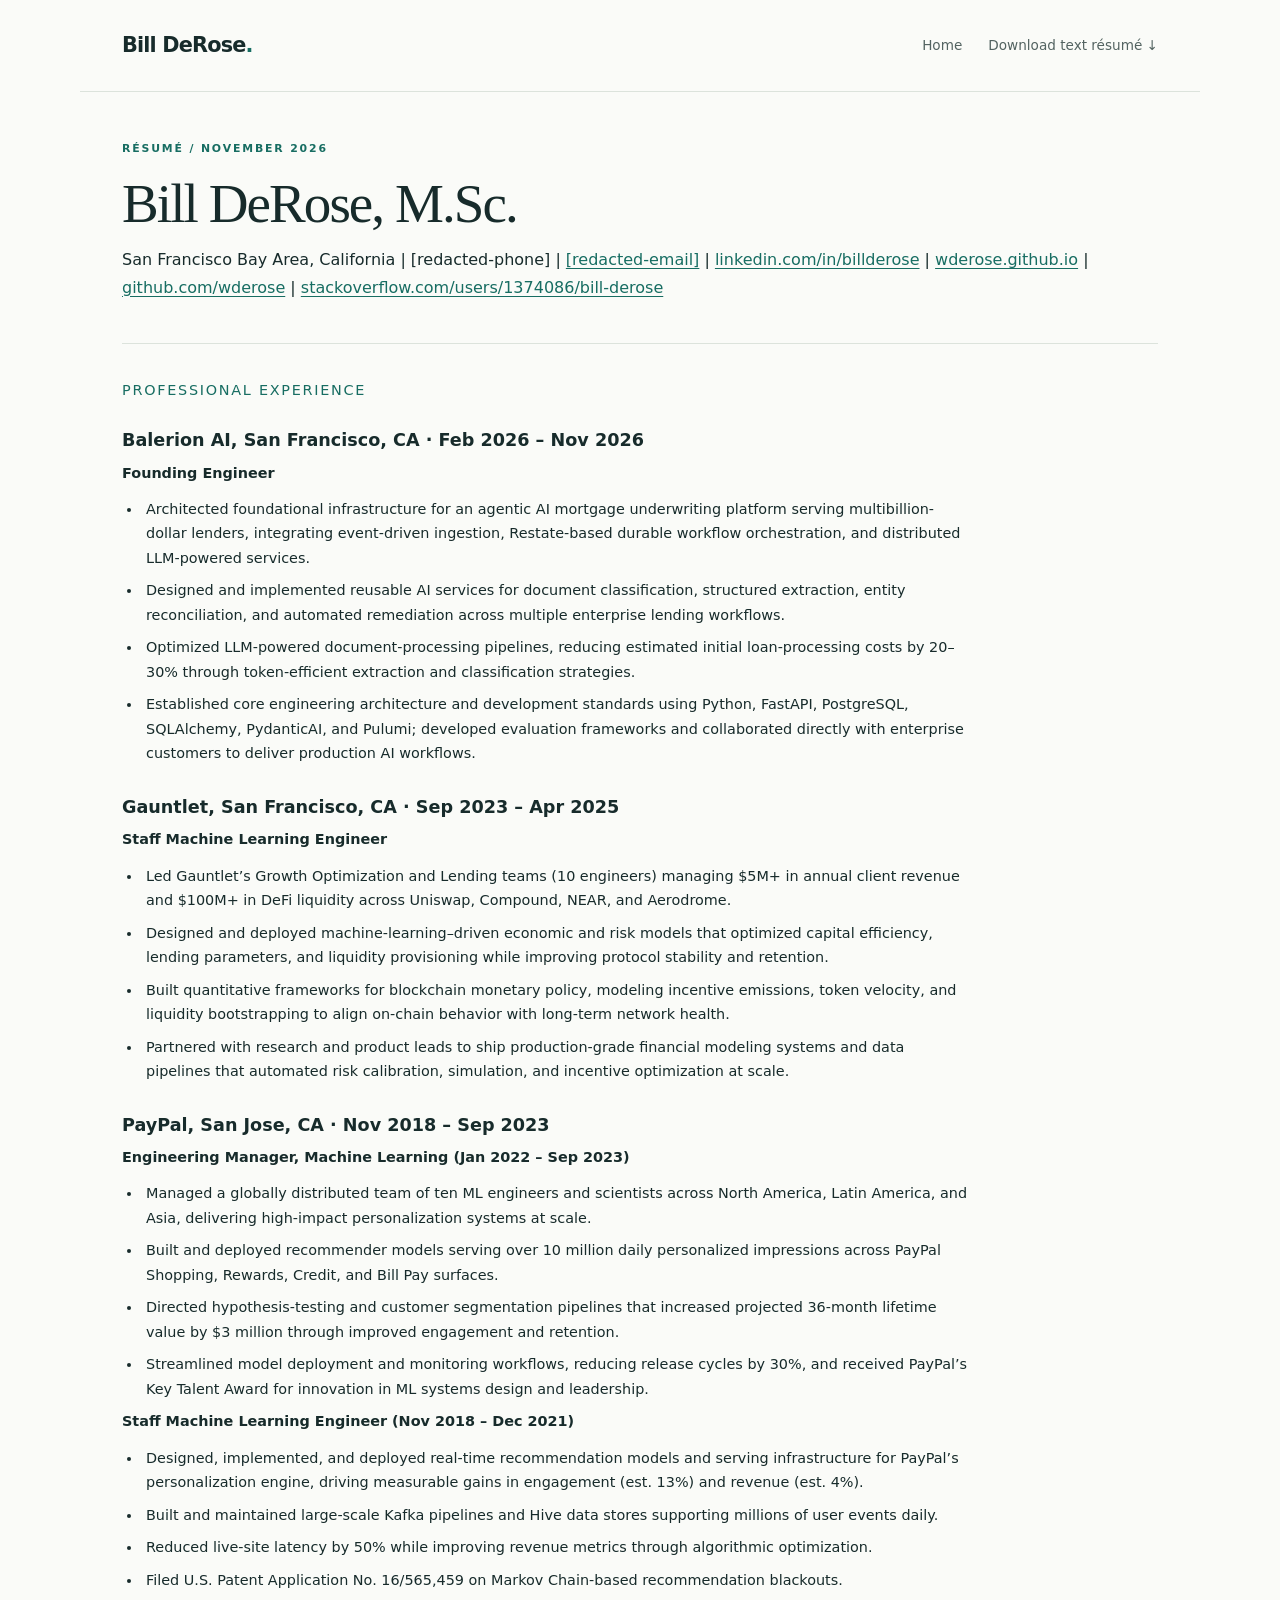
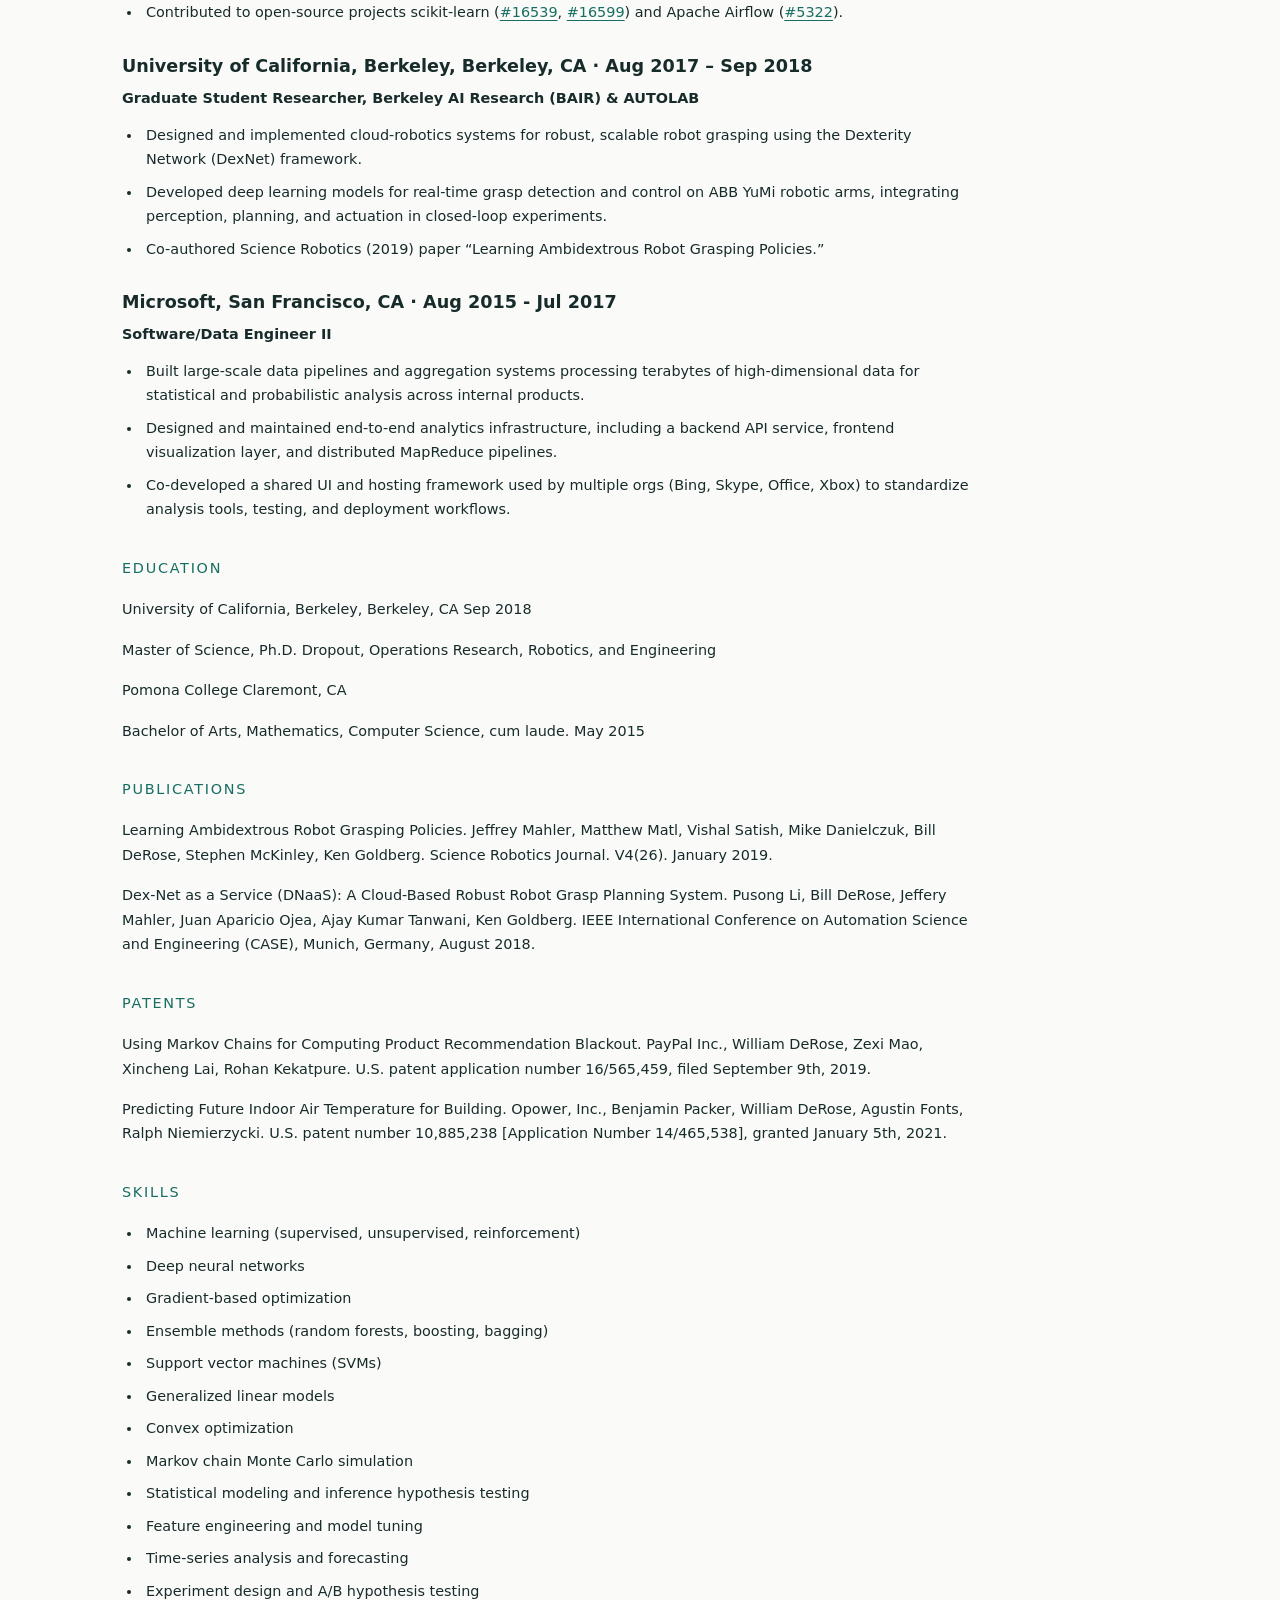
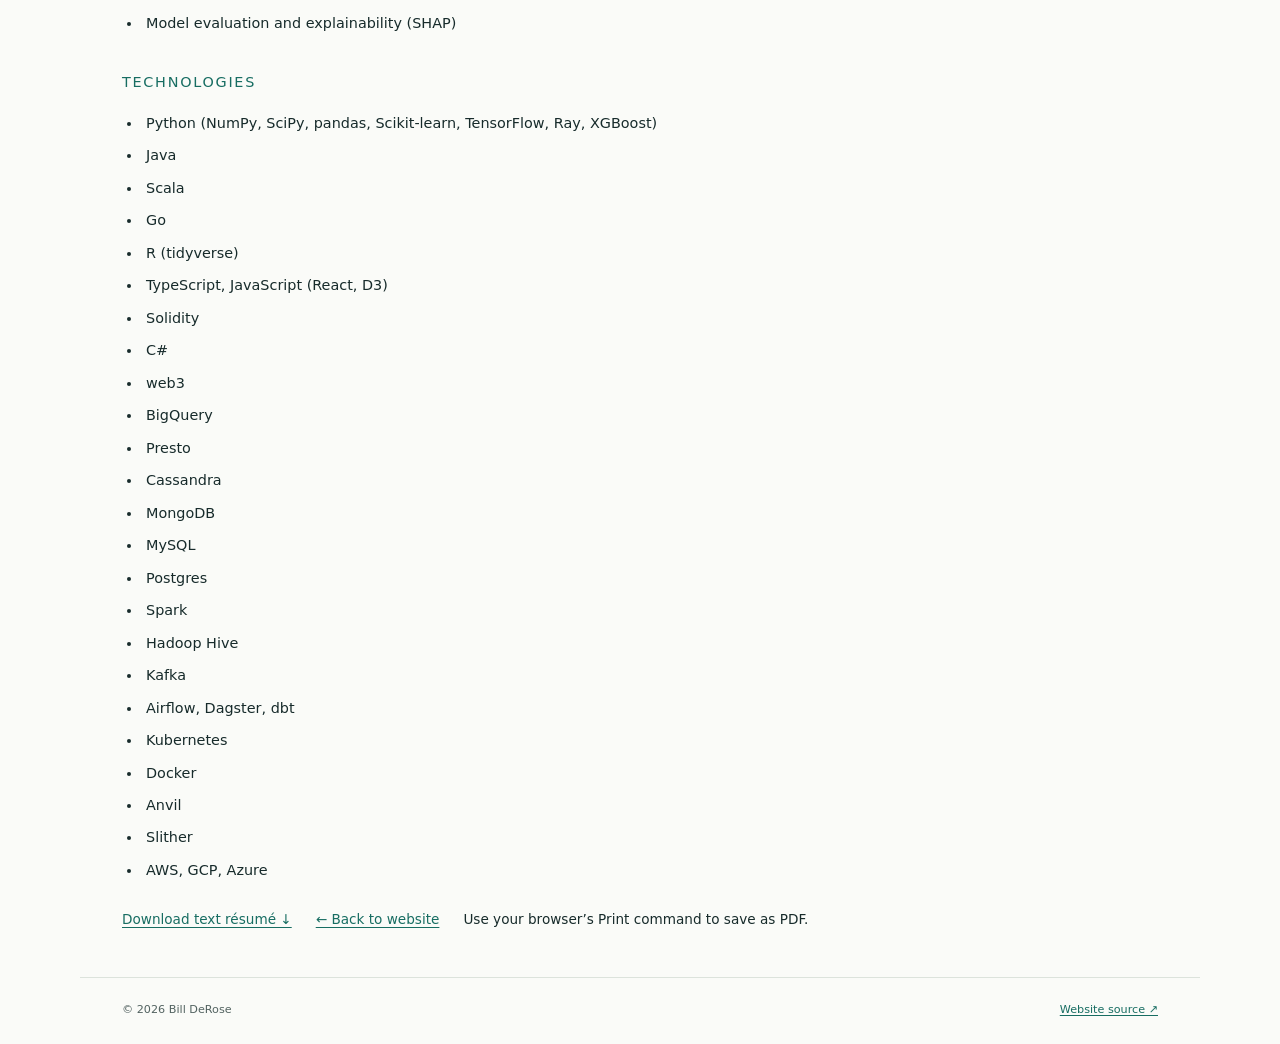
==== resume.html @ 4b6db270 "Refresh personal website from November 2026 resume and migrate to wderose" ====
<!doctype html>
<html lang="en"><head><meta charset="utf-8"><meta name="viewport" content="width=device-width, initial-scale=1"><title>Résumé | Bill DeRose</title><meta name="description" content="Bill DeRose’s professional experience, education, publications, patents, and technical skills. Updated November 2026."><link rel="canonical" href="https://wderose.github.io/resume.html"><link rel="icon" href="assets/favicon.svg" type="image/svg+xml"><link rel="stylesheet" href="styles.css"></head><body><a class="skip" href="#main">Skip to content</a><header class="site-header"><a class="wordmark" href="./">Bill DeRose<span class="dot">.</span></a><nav aria-label="Main navigation"><a href="./">Home</a><a href="resume.md" download>Download text résumé ↓</a></nav></header><main id="main"><div class="resume-header"><p class="eyebrow">RÉSUMÉ / NOVEMBER 2026</p><h1>Bill DeRose, M.Sc.</h1><p>San Francisco Bay Area, California | [redacted-phone] | <a href="mailto:[redacted-email]">[redacted-email]</a> | <a href="https://linkedin.com/in/billderose">linkedin.com/in/billderose</a> | <a href="https://wderose.github.io/">wderose.github.io</a> | <a href="https://github.com/wderose">github.com/wderose</a> | <a href="https://stackoverflow.com/users/1374086/bill-derose">stackoverflow.com/users/1374086/bill-derose</a></p></div><div class="resume-body"><h2>Professional Experience</h2><h3>Balerion AI, San Francisco, CA · Feb 2026 – Nov 2026</h3><p class="resume-role">Founding Engineer</p><ul><li>Architected foundational infrastructure for an agentic AI mortgage underwriting platform serving multibillion-dollar lenders, integrating event-driven ingestion, Restate-based durable workflow orchestration, and distributed LLM-powered services.</li><li>Designed and implemented reusable AI services for document classification, structured extraction, entity reconciliation, and automated remediation across multiple enterprise lending workflows.</li><li>Optimized LLM-powered document-processing pipelines, reducing estimated initial loan-processing costs by 20–30% through token-efficient extraction and classification strategies.</li><li>Established core engineering architecture and development standards using Python, FastAPI, PostgreSQL, SQLAlchemy, PydanticAI, and Pulumi; developed evaluation frameworks and collaborated directly with enterprise customers to deliver production AI workflows.</li></ul><h3>Gauntlet, San Francisco, CA · Sep 2023 – Apr 2025</h3><p class="resume-role">Staff Machine Learning Engineer</p><ul><li>Led Gauntlet’s Growth Optimization and Lending teams (10 engineers) managing $5M+ in annual client revenue and $100M+ in DeFi liquidity across Uniswap, Compound, NEAR, and Aerodrome.</li><li>Designed and deployed machine-learning–driven economic and risk models that optimized capital efficiency, lending parameters, and liquidity provisioning while improving protocol stability and retention.</li><li>Built quantitative frameworks for blockchain monetary policy, modeling incentive emissions, token velocity, and liquidity bootstrapping to align on-chain behavior with long-term network health.</li><li>Partnered with research and product leads to ship production-grade financial modeling systems and data pipelines that automated risk calibration, simulation, and incentive optimization at scale.</li></ul><h3>PayPal, San Jose, CA · Nov 2018 – Sep 2023</h3><p class="resume-role">Engineering Manager, Machine Learning (Jan 2022 – Sep 2023)</p><ul><li>Managed a globally distributed team of ten ML engineers and scientists across North America, Latin America, and Asia, delivering high-impact personalization systems at scale.</li><li>Built and deployed recommender models serving over 10 million daily personalized impressions across PayPal Shopping, Rewards, Credit, and Bill Pay surfaces.</li><li>Directed hypothesis-testing and customer segmentation pipelines that increased projected 36-month lifetime value by $3 million through improved engagement and retention.</li><li>Streamlined model deployment and monitoring workflows, reducing release cycles by 30%, and received PayPal’s Key Talent Award for innovation in ML systems design and leadership.</li></ul><p class="resume-role">Staff Machine Learning Engineer (Nov 2018 – Dec 2021)</p><ul><li>Designed, implemented, and deployed real-time recommendation models and serving infrastructure for PayPal’s personalization engine, driving measurable gains in engagement (est. 13%) and revenue (est. 4%).</li><li>Built and maintained large-scale Kafka pipelines and Hive data stores supporting millions of user events daily.</li><li>Reduced live-site latency by 50% while improving revenue metrics through algorithmic optimization.</li><li>Filed U.S. Patent Application No. 16/565,459 on Markov Chain-based recommendation blackouts.</li><li>Contributed to open-source projects scikit-learn (<a href="https://github.com/scikit-learn/scikit-learn/pull/16539">#16539</a>, <a href="https://github.com/scikit-learn/scikit-learn/pull/16599">#16599</a>) and Apache Airflow (<a href="https://github.com/apache/airflow/pull/5322">#5322</a>).</li></ul><h3>University of California, Berkeley, Berkeley, CA · Aug 2017 – Sep 2018</h3><p class="resume-role">Graduate Student Researcher, Berkeley AI Research (BAIR) &amp; AUTOLAB</p><ul><li>Designed and implemented cloud-robotics systems for robust, scalable robot grasping using the Dexterity Network (DexNet) framework.</li><li>Developed deep learning models for real-time grasp detection and control on ABB YuMi robotic arms, integrating perception, planning, and actuation in closed-loop experiments.</li><li>Co-authored Science Robotics (2019) paper “Learning Ambidextrous Robot Grasping Policies.”</li></ul><h3>Microsoft, San Francisco, CA · Aug 2015 - Jul 2017</h3><p class="resume-role">Software/Data Engineer II</p><ul><li>Built large-scale data pipelines and aggregation systems processing terabytes of high-dimensional data for statistical and probabilistic analysis across internal products.</li><li>Designed and maintained end-to-end analytics infrastructure, including a backend API service, frontend visualization layer, and distributed MapReduce pipelines.</li><li>Co-developed a shared UI and hosting framework used by multiple orgs (Bing, Skype, Office, Xbox) to standardize analysis tools, testing, and deployment workflows.</li></ul><h2>Education</h2><p>University of California, Berkeley, Berkeley, CA	Sep 2018</p><p>Master of Science, Ph.D. Dropout, Operations Research, Robotics, and Engineering</p><p>Pomona College Claremont, CA</p><p>Bachelor of Arts, Mathematics, Computer Science, cum laude.	May 2015</p><h2>Publications</h2><p>Learning Ambidextrous Robot Grasping Policies. Jeffrey Mahler, Matthew Matl, Vishal Satish, Mike Danielczuk, Bill DeRose, Stephen McKinley, Ken Goldberg. Science Robotics Journal. V4(26). January 2019.</p><p>Dex-Net as a Service (DNaaS): A Cloud-Based Robust Robot Grasp Planning System. Pusong Li, Bill DeRose, Jeffery Mahler, Juan Aparicio Ojea, Ajay Kumar Tanwani, Ken Goldberg. IEEE International Conference on Automation Science and Engineering (CASE), Munich, Germany, August 2018.</p><h2>Patents</h2><p>Using Markov Chains for Computing Product Recommendation Blackout. PayPal Inc., William DeRose, Zexi Mao, Xincheng Lai, Rohan Kekatpure. U.S. patent application number 16/565,459, filed September 9th, 2019.</p><p>Predicting Future Indoor Air Temperature for Building. Opower, Inc., Benjamin Packer, William DeRose, Agustin Fonts, Ralph Niemierzycki. U.S. patent number 10,885,238 [Application Number 14/465,538], granted January 5th, 2021.</p><h2>Skills</h2><ul><li>Machine learning (supervised, unsupervised, reinforcement)</li><li>Deep neural networks</li><li>Gradient-based optimization</li><li>Ensemble methods (random forests, boosting, bagging)</li><li>Support vector machines (SVMs)</li><li>Generalized linear models</li><li>Convex optimization</li><li>Markov chain Monte Carlo simulation</li><li>Statistical modeling and inference hypothesis testing</li><li>Feature engineering and model tuning</li><li>Time-series analysis and forecasting</li><li>Experiment design and A/B hypothesis testing</li><li>Model evaluation and explainability (SHAP)</li></ul><h2>Technologies</h2><ul><li>Python (NumPy, SciPy, pandas, Scikit-learn, TensorFlow, Ray, XGBoost)</li><li>Java</li><li>Scala</li><li>Go</li><li>R (tidyverse)</li><li>TypeScript, JavaScript (React, D3)</li><li>Solidity</li><li>C#</li><li>web3</li><li>BigQuery</li><li>Presto</li><li>Cassandra</li><li>MongoDB</li><li>MySQL</li><li>Postgres</li><li>Spark</li><li>Hadoop Hive</li><li>Kafka</li><li>Airflow, Dagster, dbt</li><li>Kubernetes</li><li>Docker</li><li>Anvil</li><li>Slither</li><li>AWS, GCP, Azure</li></ul></div><div class="resume-actions"><a href="resume.md" download>Download text résumé ↓</a><a href="./">← Back to website</a><span>Use your browser’s Print command to save as PDF.</span></div></main><footer><span>© 2026 Bill DeRose</span><a href="https://github.com/wderose/wderose.github.io">Website source ↗</a></footer></body></html>
---- styles.css ----
:root{--ink:#172b2b;--muted:#536361;--accent:#176d62;--paper:#fafbf8;--line:#dce3dc;--serif:Georgia,'Times New Roman',serif;--sans:system-ui,-apple-system,BlinkMacSystemFont,'Segoe UI',sans-serif}*{box-sizing:border-box}html{scroll-behavior:smooth;scroll-padding-top:2rem}body{margin:0;background:var(--paper);color:var(--ink);font-family:var(--sans);font-size:16px;line-height:1.7}a{color:var(--accent);text-underline-offset:.2em}a:hover{text-decoration-thickness:2px}a:focus-visible{outline:3px solid var(--accent);outline-offset:5px}p{margin:0 0 1rem}h1,h2,h3,h4{line-height:1.2;margin:0}h1,h2{font-family:var(--serif);font-weight:400;letter-spacing:-.035em}h1{font-size:clamp(2.7rem,4.3vw,4rem);line-height:1.12;margin:1.3rem 0 1.6rem}h1 em{color:var(--accent);font-weight:400}h2{font-size:clamp(2rem,3vw,2.7rem)}h3{font-size:1.2rem}h4{font-size:1.05rem;line-height:1.5;font-weight:600}img{display:block;max-width:100%;height:auto}.site-header,main,footer{max-width:1120px;margin:auto;padding-left:42px;padding-right:42px}.site-header{display:flex;align-items:center;justify-content:space-between;padding-top:28px;padding-bottom:28px;border-bottom:1px solid var(--line)}.wordmark{font-size:1.3rem;font-weight:650;color:var(--ink);letter-spacing:-.04em;text-decoration:none}.dot{color:var(--accent)}nav{display:flex;gap:26px;font-size:.85rem}nav a{color:var(--muted);text-decoration:none}nav a:hover{color:var(--accent);text-decoration:underline}.hero{display:grid;grid-template-columns:1.45fr 1fr;align-items:center;gap:64px;padding:76px 0 86px}.eyebrow{font-size:.68rem;letter-spacing:.17em;font-weight:650;color:var(--accent);margin-bottom:14px}.intro{font-size:1.05rem;max-width:37rem;line-height:1.7}.secondary{color:var(--muted)}.hero-links{display:flex;align-items:center;gap:28px;margin-top:28px}.button{background:var(--accent);border:1px solid var(--accent);color:white;padding:11px 20px;border-radius:3px;font-size:.85rem;font-weight:550;text-decoration:none}.button:hover{background:var(--ink);text-decoration:none}.button span{margin-left:14px}.text-link{font-size:.85rem}.portrait{margin:16px 0 0}.portrait img{aspect-ratio:1;object-fit:cover;border-radius:4px}.portrait figcaption{font-size:.67rem;color:var(--muted);display:flex;justify-content:space-between;gap:12px;margin-top:12px}.section{padding:64px 0;border-top:1px solid var(--line)}.section-heading{margin-bottom:38px}.section-heading>p:last-child:not(.eyebrow){color:var(--muted);margin:16px 0 0;max-width:38rem}.role{display:grid;grid-template-columns:245px 1fr;gap:40px;padding:30px 0;border-top:1px solid var(--line)}.role:first-child{padding-top:0;border-top:0}.role:last-child{padding-bottom:0}.role-meta h3{margin-bottom:8px}.role-meta p{font-size:.86rem;line-height:1.6;margin-bottom:6px}.date{color:var(--muted);font-size:.78rem!important}.role-meta .earlier{margin-top:20px}.role-body{font-size:.93rem}.role-body p:last-child{margin-bottom:0}ul{padding-left:20px;margin:12px 0 0}li{padding-left:4px;margin:8px 0;color:var(--muted)}.research-grid,.background-grid{display:grid;grid-template-columns:1fr 1fr;gap:64px}.small-heading{font-family:var(--sans);font-size:.68rem;letter-spacing:.12em;text-transform:uppercase;margin-bottom:24px;color:var(--muted)}.publication{margin:0 0 28px}.publication h4{margin-bottom:9px}.publication p{font-size:.83rem;color:var(--muted);margin-bottom:8px}.open-source-heading{margin-top:38px}.contributions{display:flex;flex-direction:column;align-items:flex-start;font-size:.85rem;gap:7px}.degree{margin-bottom:28px}.degree h4{margin-bottom:8px}.degree p,.background-grid>div>p{font-size:.88rem;margin-bottom:6px}.stack-heading{margin-top:30px}.contact{border-top:1px solid var(--line);padding:64px 0 70px}.contact h2{margin-bottom:18px;font-size:3rem}.email{font-family:var(--serif);font-size:clamp(1.15rem,3vw,1.9rem);text-decoration:none;overflow-wrap:anywhere}.email span{font-family:var(--sans);font-size:1.3rem}.contact-links{display:flex;flex-wrap:wrap;gap:28px;margin-top:28px;font-size:.85rem}footer{border-top:1px solid var(--line);padding-top:22px;padding-bottom:25px;display:flex;flex-wrap:wrap;gap:25px;font-size:.7rem;color:var(--muted)}footer a{margin-left:auto}.skip{position:absolute;top:-100px;left:10px;background:white;padding:10px;z-index:5}.skip:focus{top:10px}.resume-header{padding:48px 0 26px;border-bottom:1px solid var(--line)}.resume-header h1{margin:0 0 12px}.resume-header .intro{max-width:none}.resume-body{max-width:850px}.resume-body h2{font-family:var(--sans);font-size:.9rem;letter-spacing:.12em;margin:38px 0 20px;text-transform:uppercase;color:var(--accent)}.resume-body h3{font-size:1.1rem;line-height:1.5;margin-top:28px}.resume-body li{font-size:.9rem;color:var(--ink)}.resume-body p{font-size:.9rem}.resume-body .resume-role{font-weight:600;margin:7px 0 10px}.resume-actions{display:flex;gap:24px;margin:26px 0 45px;font-size:.85rem}@media(max-width:800px){.hero{gap:32px;padding:55px 0 60px;grid-template-columns:1.3fr 1fr}h1{font-size:2.6rem}.role{grid-template-columns:200px 1fr;gap:24px}.research-grid,.background-grid{gap:32px}.portrait figcaption{flex-direction:column;gap:0}}@media(max-width:600px){.site-header,main,footer{padding-left:24px;padding-right:24px}.site-header{align-items:flex-start;gap:18px;flex-direction:column;padding-top:20px;padding-bottom:20px}nav{gap:21px;font-size:.78rem}.hero{display:flex;flex-direction:column;align-items:stretch;gap:32px;padding:40px 0 45px}h1{font-size:clamp(2.3rem,9vw,3rem)}.portrait{width:75%;max-width:280px;margin:0}.portrait figcaption{flex-direction:row;font-size:.6rem}.intro{font-size:1rem}.section,.contact{padding:44px 0}.section-heading{margin-bottom:30px}.role{display:block;padding:26px 0}.role-meta{margin-bottom:18px}.role-meta .earlier{margin-top:12px}.research-grid,.background-grid{grid-template-columns:1fr;gap:20px}.contact-links{gap:18px}.contact h2{font-size:2.5rem}footer{gap:10px 20px}footer a{margin-left:0;width:100%}}@media(prefers-reduced-motion:reduce){html{scroll-behavior:auto}}@media print{body{background:white;color:black;font-size:10pt}.site-header,.resume-actions,footer,.skip{display:none}main{max-width:none;padding:0}.resume-header{padding-top:0}.resume-header h1{font-size:26pt}.resume-body{max-width:none}.resume-body h2{break-after:avoid;margin-top:22px}.resume-body h3{break-after:avoid;margin-top:16px}.resume-body li{font-size:9pt;line-height:1.4;margin:4px 0}.resume-body p{font-size:9pt}a{color:inherit;text-decoration:none}@page{margin:16mm}}
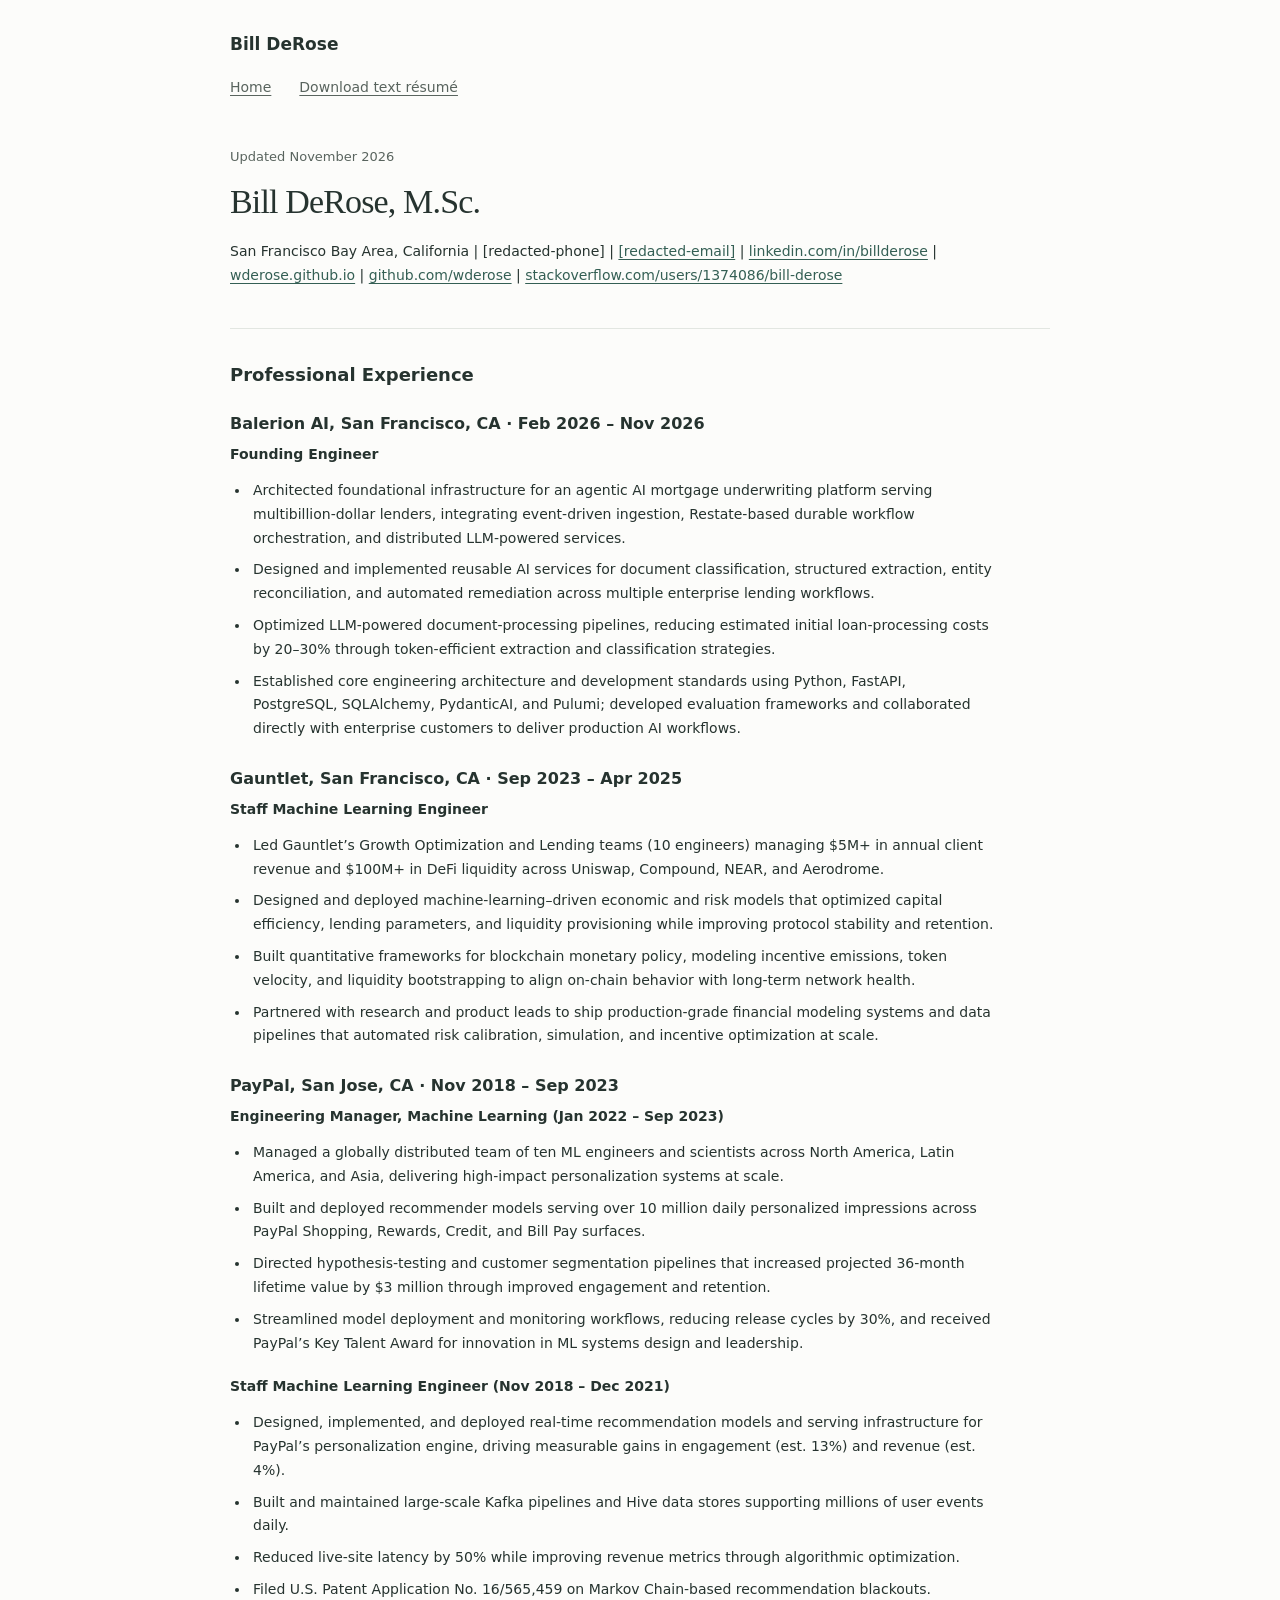
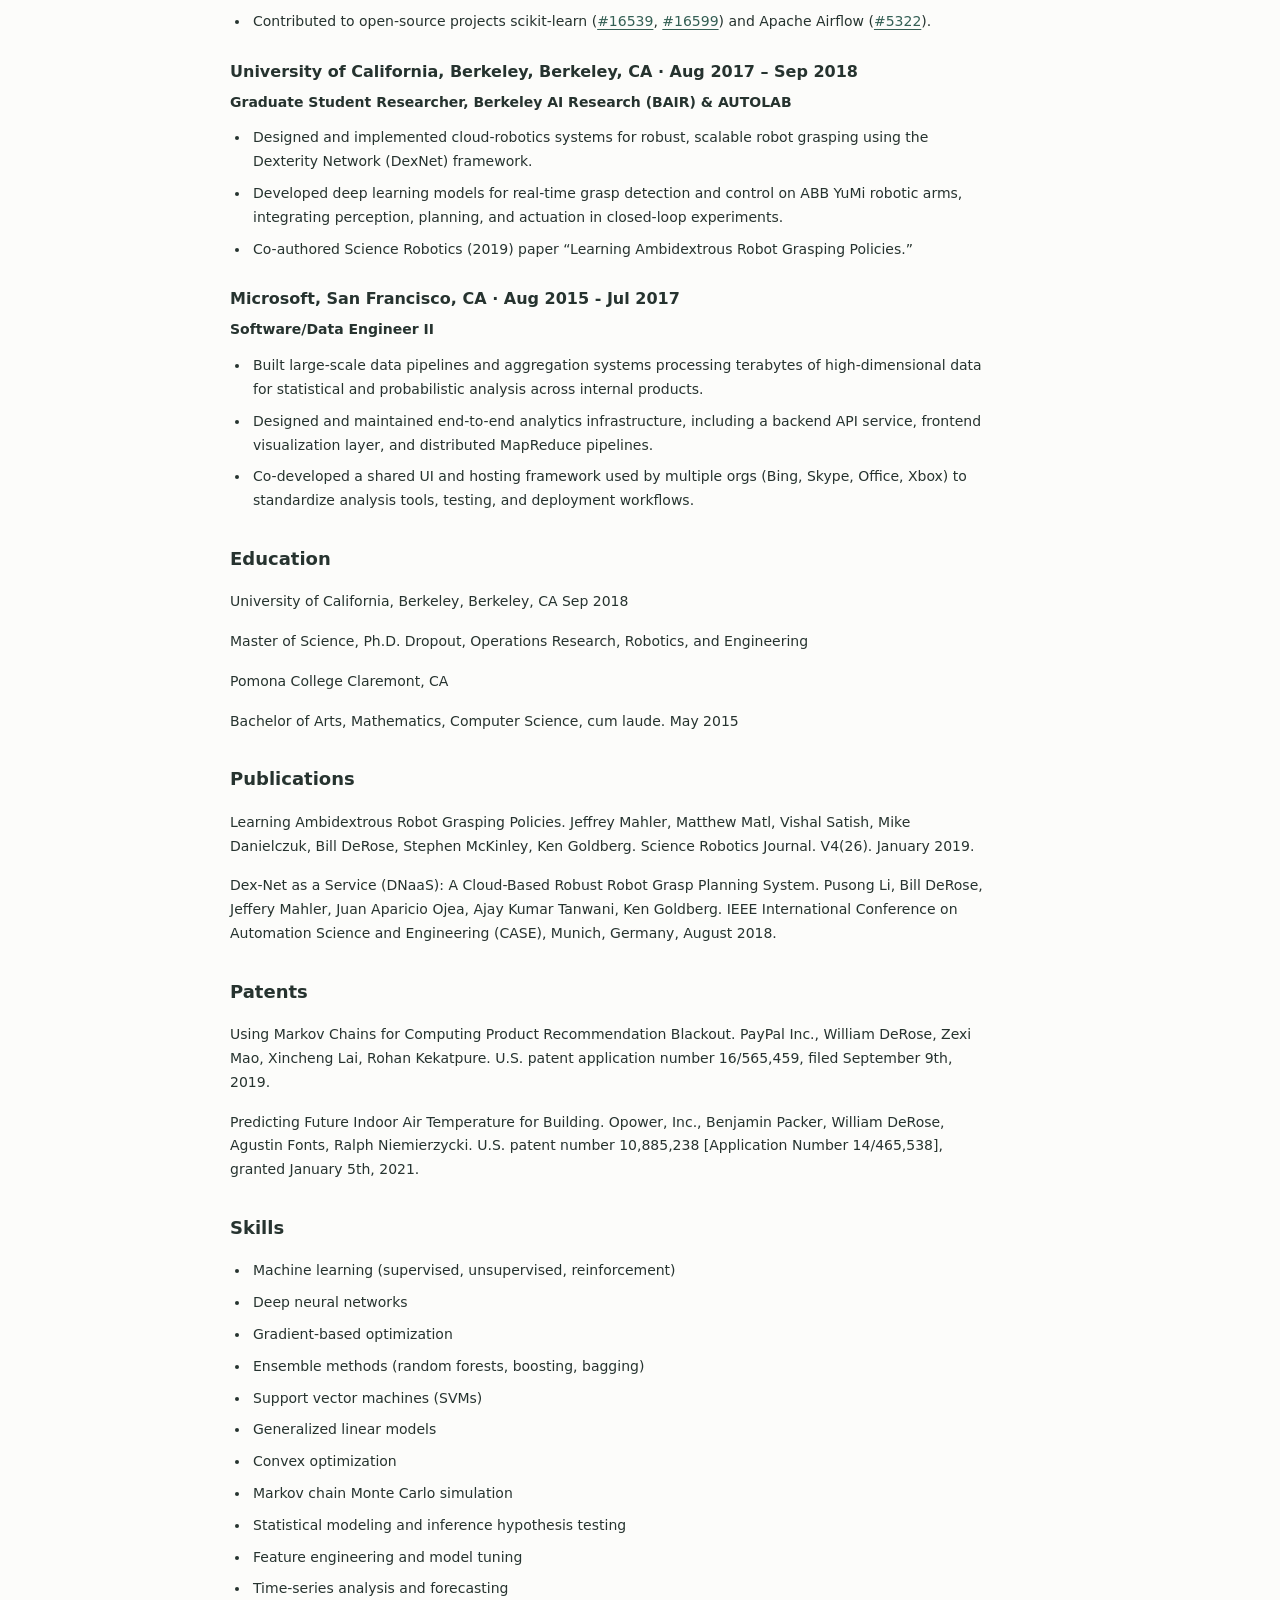
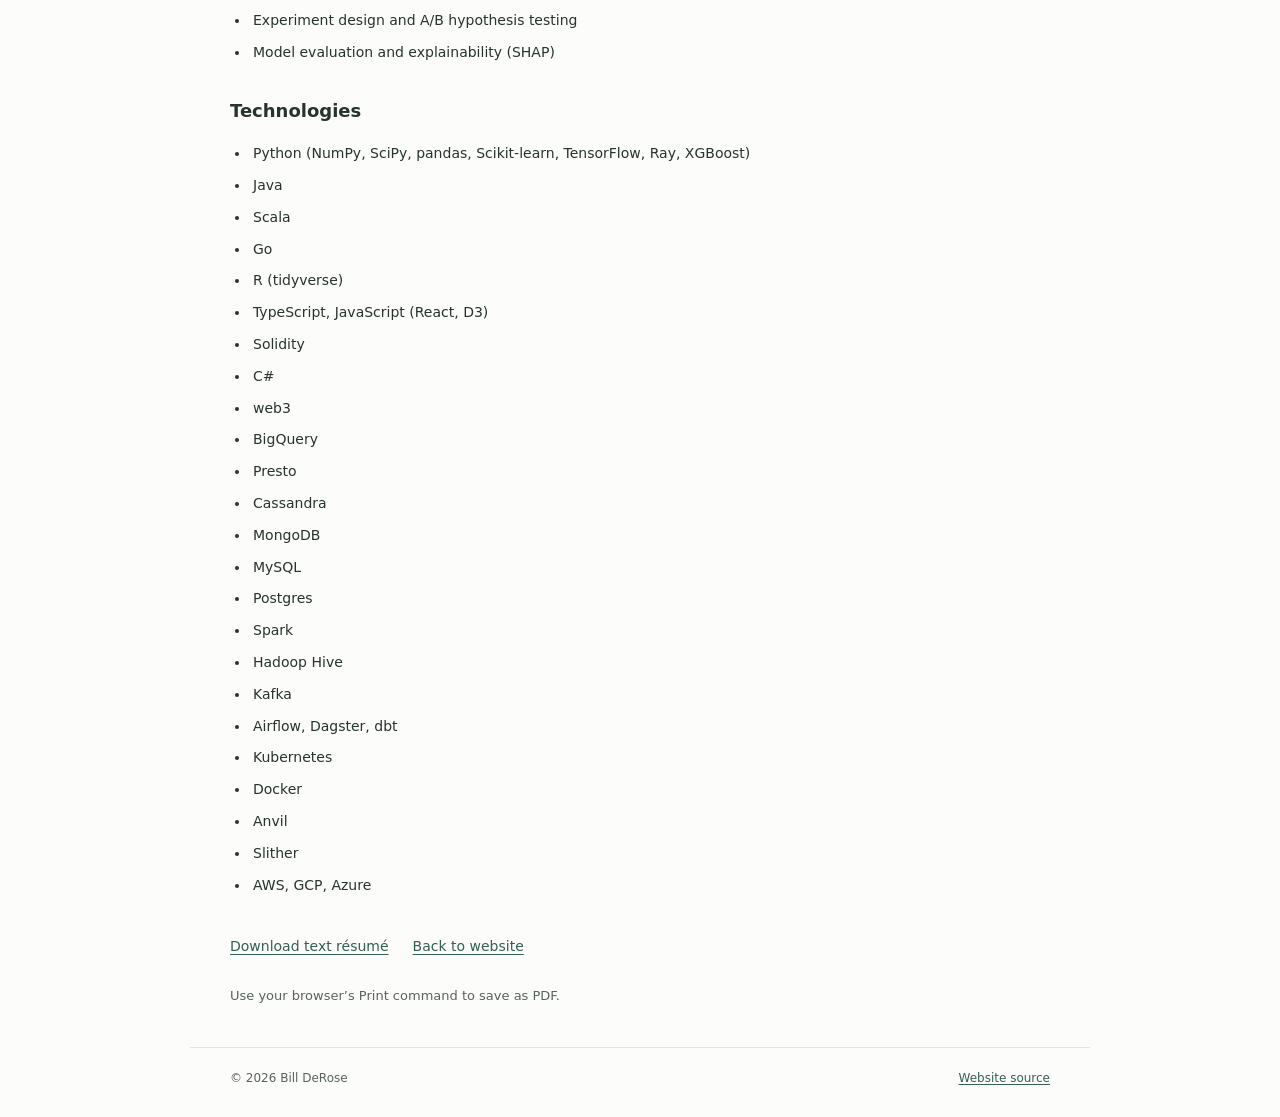
==== commit 826a2987: "Simplify website copy and reduce visual emphasis" ====
--- a/resume.html
+++ b/resume.html
@@ -1,2 +1,2 @@
 <!doctype html>
-<html lang="en"><head><meta charset="utf-8"><meta name="viewport" content="width=device-width, initial-scale=1"><title>Résumé | Bill DeRose</title><meta name="description" content="Bill DeRose’s professional experience, education, publications, patents, and technical skills. Updated November 2026."><link rel="canonical" href="https://wderose.github.io/resume.html"><link rel="icon" href="assets/favicon.svg" type="image/svg+xml"><link rel="stylesheet" href="styles.css"></head><body><a class="skip" href="#main">Skip to content</a><header class="site-header"><a class="wordmark" href="./">Bill DeRose<span class="dot">.</span></a><nav aria-label="Main navigation"><a href="./">Home</a><a href="resume.md" download>Download text résumé ↓</a></nav></header><main id="main"><div class="resume-header"><p class="eyebrow">RÉSUMÉ / NOVEMBER 2026</p><h1>Bill DeRose, M.Sc.</h1><p>San Francisco Bay Area, California | [redacted-phone] | <a href="mailto:[redacted-email]">[redacted-email]</a> | <a href="https://linkedin.com/in/billderose">linkedin.com/in/billderose</a> | <a href="https://wderose.github.io/">wderose.github.io</a> | <a href="https://github.com/wderose">github.com/wderose</a> | <a href="https://stackoverflow.com/users/1374086/bill-derose">stackoverflow.com/users/1374086/bill-derose</a></p></div><div class="resume-body"><h2>Professional Experience</h2><h3>Balerion AI, San Francisco, CA · Feb 2026 – Nov 2026</h3><p class="resume-role">Founding Engineer</p><ul><li>Architected foundational infrastructure for an agentic AI mortgage underwriting platform serving multibillion-dollar lenders, integrating event-driven ingestion, Restate-based durable workflow orchestration, and distributed LLM-powered services.</li><li>Designed and implemented reusable AI services for document classification, structured extraction, entity reconciliation, and automated remediation across multiple enterprise lending workflows.</li><li>Optimized LLM-powered document-processing pipelines, reducing estimated initial loan-processing costs by 20–30% through token-efficient extraction and classification strategies.</li><li>Established core engineering architecture and development standards using Python, FastAPI, PostgreSQL, SQLAlchemy, PydanticAI, and Pulumi; developed evaluation frameworks and collaborated directly with enterprise customers to deliver production AI workflows.</li></ul><h3>Gauntlet, San Francisco, CA · Sep 2023 – Apr 2025</h3><p class="resume-role">Staff Machine Learning Engineer</p><ul><li>Led Gauntlet’s Growth Optimization and Lending teams (10 engineers) managing $5M+ in annual client revenue and $100M+ in DeFi liquidity across Uniswap, Compound, NEAR, and Aerodrome.</li><li>Designed and deployed machine-learning–driven economic and risk models that optimized capital efficiency, lending parameters, and liquidity provisioning while improving protocol stability and retention.</li><li>Built quantitative frameworks for blockchain monetary policy, modeling incentive emissions, token velocity, and liquidity bootstrapping to align on-chain behavior with long-term network health.</li><li>Partnered with research and product leads to ship production-grade financial modeling systems and data pipelines that automated risk calibration, simulation, and incentive optimization at scale.</li></ul><h3>PayPal, San Jose, CA · Nov 2018 – Sep 2023</h3><p class="resume-role">Engineering Manager, Machine Learning (Jan 2022 – Sep 2023)</p><ul><li>Managed a globally distributed team of ten ML engineers and scientists across North America, Latin America, and Asia, delivering high-impact personalization systems at scale.</li><li>Built and deployed recommender models serving over 10 million daily personalized impressions across PayPal Shopping, Rewards, Credit, and Bill Pay surfaces.</li><li>Directed hypothesis-testing and customer segmentation pipelines that increased projected 36-month lifetime value by $3 million through improved engagement and retention.</li><li>Streamlined model deployment and monitoring workflows, reducing release cycles by 30%, and received PayPal’s Key Talent Award for innovation in ML systems design and leadership.</li></ul><p class="resume-role">Staff Machine Learning Engineer (Nov 2018 – Dec 2021)</p><ul><li>Designed, implemented, and deployed real-time recommendation models and serving infrastructure for PayPal’s personalization engine, driving measurable gains in engagement (est. 13%) and revenue (est. 4%).</li><li>Built and maintained large-scale Kafka pipelines and Hive data stores supporting millions of user events daily.</li><li>Reduced live-site latency by 50% while improving revenue metrics through algorithmic optimization.</li><li>Filed U.S. Patent Application No. 16/565,459 on Markov Chain-based recommendation blackouts.</li><li>Contributed to open-source projects scikit-learn (<a href="https://github.com/scikit-learn/scikit-learn/pull/16539">#16539</a>, <a href="https://github.com/scikit-learn/scikit-learn/pull/16599">#16599</a>) and Apache Airflow (<a href="https://github.com/apache/airflow/pull/5322">#5322</a>).</li></ul><h3>University of California, Berkeley, Berkeley, CA · Aug 2017 – Sep 2018</h3><p class="resume-role">Graduate Student Researcher, Berkeley AI Research (BAIR) &amp; AUTOLAB</p><ul><li>Designed and implemented cloud-robotics systems for robust, scalable robot grasping using the Dexterity Network (DexNet) framework.</li><li>Developed deep learning models for real-time grasp detection and control on ABB YuMi robotic arms, integrating perception, planning, and actuation in closed-loop experiments.</li><li>Co-authored Science Robotics (2019) paper “Learning Ambidextrous Robot Grasping Policies.”</li></ul><h3>Microsoft, San Francisco, CA · Aug 2015 - Jul 2017</h3><p class="resume-role">Software/Data Engineer II</p><ul><li>Built large-scale data pipelines and aggregation systems processing terabytes of high-dimensional data for statistical and probabilistic analysis across internal products.</li><li>Designed and maintained end-to-end analytics infrastructure, including a backend API service, frontend visualization layer, and distributed MapReduce pipelines.</li><li>Co-developed a shared UI and hosting framework used by multiple orgs (Bing, Skype, Office, Xbox) to standardize analysis tools, testing, and deployment workflows.</li></ul><h2>Education</h2><p>University of California, Berkeley, Berkeley, CA	Sep 2018</p><p>Master of Science, Ph.D. Dropout, Operations Research, Robotics, and Engineering</p><p>Pomona College Claremont, CA</p><p>Bachelor of Arts, Mathematics, Computer Science, cum laude.	May 2015</p><h2>Publications</h2><p>Learning Ambidextrous Robot Grasping Policies. Jeffrey Mahler, Matthew Matl, Vishal Satish, Mike Danielczuk, Bill DeRose, Stephen McKinley, Ken Goldberg. Science Robotics Journal. V4(26). January 2019.</p><p>Dex-Net as a Service (DNaaS): A Cloud-Based Robust Robot Grasp Planning System. Pusong Li, Bill DeRose, Jeffery Mahler, Juan Aparicio Ojea, Ajay Kumar Tanwani, Ken Goldberg. IEEE International Conference on Automation Science and Engineering (CASE), Munich, Germany, August 2018.</p><h2>Patents</h2><p>Using Markov Chains for Computing Product Recommendation Blackout. PayPal Inc., William DeRose, Zexi Mao, Xincheng Lai, Rohan Kekatpure. U.S. patent application number 16/565,459, filed September 9th, 2019.</p><p>Predicting Future Indoor Air Temperature for Building. Opower, Inc., Benjamin Packer, William DeRose, Agustin Fonts, Ralph Niemierzycki. U.S. patent number 10,885,238 [Application Number 14/465,538], granted January 5th, 2021.</p><h2>Skills</h2><ul><li>Machine learning (supervised, unsupervised, reinforcement)</li><li>Deep neural networks</li><li>Gradient-based optimization</li><li>Ensemble methods (random forests, boosting, bagging)</li><li>Support vector machines (SVMs)</li><li>Generalized linear models</li><li>Convex optimization</li><li>Markov chain Monte Carlo simulation</li><li>Statistical modeling and inference hypothesis testing</li><li>Feature engineering and model tuning</li><li>Time-series analysis and forecasting</li><li>Experiment design and A/B hypothesis testing</li><li>Model evaluation and explainability (SHAP)</li></ul><h2>Technologies</h2><ul><li>Python (NumPy, SciPy, pandas, Scikit-learn, TensorFlow, Ray, XGBoost)</li><li>Java</li><li>Scala</li><li>Go</li><li>R (tidyverse)</li><li>TypeScript, JavaScript (React, D3)</li><li>Solidity</li><li>C#</li><li>web3</li><li>BigQuery</li><li>Presto</li><li>Cassandra</li><li>MongoDB</li><li>MySQL</li><li>Postgres</li><li>Spark</li><li>Hadoop Hive</li><li>Kafka</li><li>Airflow, Dagster, dbt</li><li>Kubernetes</li><li>Docker</li><li>Anvil</li><li>Slither</li><li>AWS, GCP, Azure</li></ul></div><div class="resume-actions"><a href="resume.md" download>Download text résumé ↓</a><a href="./">← Back to website</a><span>Use your browser’s Print command to save as PDF.</span></div></main><footer><span>© 2026 Bill DeRose</span><a href="https://github.com/wderose/wderose.github.io">Website source ↗</a></footer></body></html>+<html lang="en"><head><meta charset="utf-8"><meta name="viewport" content="width=device-width, initial-scale=1"><title>Résumé | Bill DeRose</title><meta name="description" content="Bill DeRose’s professional experience, education, publications, patents, and technical skills. Updated November 2026."><link rel="canonical" href="https://wderose.github.io/resume.html"><link rel="icon" href="assets/favicon.svg" type="image/svg+xml"><link rel="stylesheet" href="styles.css"></head><body><a class="skip" href="#main">Skip to content</a><header class="site-header"><a class="wordmark" href="./">Bill DeRose</a><nav aria-label="Main navigation"><a href="./">Home</a><a href="resume.md" download>Download text résumé</a></nav></header><main id="main"><div class="resume-header"><p class="resume-date">Updated November 2026</p><h1>Bill DeRose, M.Sc.</h1><p>San Francisco Bay Area, California | [redacted-phone] | <a href="mailto:[redacted-email]">[redacted-email]</a> | <a href="https://linkedin.com/in/billderose">linkedin.com/in/billderose</a> | <a href="https://wderose.github.io/">wderose.github.io</a> | <a href="https://github.com/wderose">github.com/wderose</a> | <a href="https://stackoverflow.com/users/1374086/bill-derose">stackoverflow.com/users/1374086/bill-derose</a></p></div><div class="resume-body"><h2>Professional Experience</h2><h3>Balerion AI, San Francisco, CA · Feb 2026 – Nov 2026</h3><p class="resume-role">Founding Engineer</p><ul><li>Architected foundational infrastructure for an agentic AI mortgage underwriting platform serving multibillion-dollar lenders, integrating event-driven ingestion, Restate-based durable workflow orchestration, and distributed LLM-powered services.</li><li>Designed and implemented reusable AI services for document classification, structured extraction, entity reconciliation, and automated remediation across multiple enterprise lending workflows.</li><li>Optimized LLM-powered document-processing pipelines, reducing estimated initial loan-processing costs by 20–30% through token-efficient extraction and classification strategies.</li><li>Established core engineering architecture and development standards using Python, FastAPI, PostgreSQL, SQLAlchemy, PydanticAI, and Pulumi; developed evaluation frameworks and collaborated directly with enterprise customers to deliver production AI workflows.</li></ul><h3>Gauntlet, San Francisco, CA · Sep 2023 – Apr 2025</h3><p class="resume-role">Staff Machine Learning Engineer</p><ul><li>Led Gauntlet’s Growth Optimization and Lending teams (10 engineers) managing $5M+ in annual client revenue and $100M+ in DeFi liquidity across Uniswap, Compound, NEAR, and Aerodrome.</li><li>Designed and deployed machine-learning–driven economic and risk models that optimized capital efficiency, lending parameters, and liquidity provisioning while improving protocol stability and retention.</li><li>Built quantitative frameworks for blockchain monetary policy, modeling incentive emissions, token velocity, and liquidity bootstrapping to align on-chain behavior with long-term network health.</li><li>Partnered with research and product leads to ship production-grade financial modeling systems and data pipelines that automated risk calibration, simulation, and incentive optimization at scale.</li></ul><h3>PayPal, San Jose, CA · Nov 2018 – Sep 2023</h3><p class="resume-role">Engineering Manager, Machine Learning (Jan 2022 – Sep 2023)</p><ul><li>Managed a globally distributed team of ten ML engineers and scientists across North America, Latin America, and Asia, delivering high-impact personalization systems at scale.</li><li>Built and deployed recommender models serving over 10 million daily personalized impressions across PayPal Shopping, Rewards, Credit, and Bill Pay surfaces.</li><li>Directed hypothesis-testing and customer segmentation pipelines that increased projected 36-month lifetime value by $3 million through improved engagement and retention.</li><li>Streamlined model deployment and monitoring workflows, reducing release cycles by 30%, and received PayPal’s Key Talent Award for innovation in ML systems design and leadership.</li></ul><p class="resume-role">Staff Machine Learning Engineer (Nov 2018 – Dec 2021)</p><ul><li>Designed, implemented, and deployed real-time recommendation models and serving infrastructure for PayPal’s personalization engine, driving measurable gains in engagement (est. 13%) and revenue (est. 4%).</li><li>Built and maintained large-scale Kafka pipelines and Hive data stores supporting millions of user events daily.</li><li>Reduced live-site latency by 50% while improving revenue metrics through algorithmic optimization.</li><li>Filed U.S. Patent Application No. 16/565,459 on Markov Chain-based recommendation blackouts.</li><li>Contributed to open-source projects scikit-learn (<a href="https://github.com/scikit-learn/scikit-learn/pull/16539">#16539</a>, <a href="https://github.com/scikit-learn/scikit-learn/pull/16599">#16599</a>) and Apache Airflow (<a href="https://github.com/apache/airflow/pull/5322">#5322</a>).</li></ul><h3>University of California, Berkeley, Berkeley, CA · Aug 2017 – Sep 2018</h3><p class="resume-role">Graduate Student Researcher, Berkeley AI Research (BAIR) &amp; AUTOLAB</p><ul><li>Designed and implemented cloud-robotics systems for robust, scalable robot grasping using the Dexterity Network (DexNet) framework.</li><li>Developed deep learning models for real-time grasp detection and control on ABB YuMi robotic arms, integrating perception, planning, and actuation in closed-loop experiments.</li><li>Co-authored Science Robotics (2019) paper “Learning Ambidextrous Robot Grasping Policies.”</li></ul><h3>Microsoft, San Francisco, CA · Aug 2015 - Jul 2017</h3><p class="resume-role">Software/Data Engineer II</p><ul><li>Built large-scale data pipelines and aggregation systems processing terabytes of high-dimensional data for statistical and probabilistic analysis across internal products.</li><li>Designed and maintained end-to-end analytics infrastructure, including a backend API service, frontend visualization layer, and distributed MapReduce pipelines.</li><li>Co-developed a shared UI and hosting framework used by multiple orgs (Bing, Skype, Office, Xbox) to standardize analysis tools, testing, and deployment workflows.</li></ul><h2>Education</h2><p>University of California, Berkeley, Berkeley, CA	Sep 2018</p><p>Master of Science, Ph.D. Dropout, Operations Research, Robotics, and Engineering</p><p>Pomona College Claremont, CA</p><p>Bachelor of Arts, Mathematics, Computer Science, cum laude.	May 2015</p><h2>Publications</h2><p>Learning Ambidextrous Robot Grasping Policies. Jeffrey Mahler, Matthew Matl, Vishal Satish, Mike Danielczuk, Bill DeRose, Stephen McKinley, Ken Goldberg. Science Robotics Journal. V4(26). January 2019.</p><p>Dex-Net as a Service (DNaaS): A Cloud-Based Robust Robot Grasp Planning System. Pusong Li, Bill DeRose, Jeffery Mahler, Juan Aparicio Ojea, Ajay Kumar Tanwani, Ken Goldberg. IEEE International Conference on Automation Science and Engineering (CASE), Munich, Germany, August 2018.</p><h2>Patents</h2><p>Using Markov Chains for Computing Product Recommendation Blackout. PayPal Inc., William DeRose, Zexi Mao, Xincheng Lai, Rohan Kekatpure. U.S. patent application number 16/565,459, filed September 9th, 2019.</p><p>Predicting Future Indoor Air Temperature for Building. Opower, Inc., Benjamin Packer, William DeRose, Agustin Fonts, Ralph Niemierzycki. U.S. patent number 10,885,238 [Application Number 14/465,538], granted January 5th, 2021.</p><h2>Skills</h2><ul><li>Machine learning (supervised, unsupervised, reinforcement)</li><li>Deep neural networks</li><li>Gradient-based optimization</li><li>Ensemble methods (random forests, boosting, bagging)</li><li>Support vector machines (SVMs)</li><li>Generalized linear models</li><li>Convex optimization</li><li>Markov chain Monte Carlo simulation</li><li>Statistical modeling and inference hypothesis testing</li><li>Feature engineering and model tuning</li><li>Time-series analysis and forecasting</li><li>Experiment design and A/B hypothesis testing</li><li>Model evaluation and explainability (SHAP)</li></ul><h2>Technologies</h2><ul><li>Python (NumPy, SciPy, pandas, Scikit-learn, TensorFlow, Ray, XGBoost)</li><li>Java</li><li>Scala</li><li>Go</li><li>R (tidyverse)</li><li>TypeScript, JavaScript (React, D3)</li><li>Solidity</li><li>C#</li><li>web3</li><li>BigQuery</li><li>Presto</li><li>Cassandra</li><li>MongoDB</li><li>MySQL</li><li>Postgres</li><li>Spark</li><li>Hadoop Hive</li><li>Kafka</li><li>Airflow, Dagster, dbt</li><li>Kubernetes</li><li>Docker</li><li>Anvil</li><li>Slither</li><li>AWS, GCP, Azure</li></ul></div><div class="resume-actions"><a href="resume.md" download>Download text résumé</a><a href="./">Back to website</a><span>Use your browser’s Print command to save as PDF.</span></div></main><footer><span>© 2026 Bill DeRose</span><a href="https://github.com/wderose/wderose.github.io">Website source</a></footer></body></html>
--- a/styles.css
+++ b/styles.css
@@ -1 +1,111 @@
-:root{--ink:#172b2b;--muted:#536361;--accent:#176d62;--paper:#fafbf8;--line:#dce3dc;--serif:Georgia,'Times New Roman',serif;--sans:system-ui,-apple-system,BlinkMacSystemFont,'Segoe UI',sans-serif}*{box-sizing:border-box}html{scroll-behavior:smooth;scroll-padding-top:2rem}body{margin:0;background:var(--paper);color:var(--ink);font-family:var(--sans);font-size:16px;line-height:1.7}a{color:var(--accent);text-underline-offset:.2em}a:hover{text-decoration-thickness:2px}a:focus-visible{outline:3px solid var(--accent);outline-offset:5px}p{margin:0 0 1rem}h1,h2,h3,h4{line-height:1.2;margin:0}h1,h2{font-family:var(--serif);font-weight:400;letter-spacing:-.035em}h1{font-size:clamp(2.7rem,4.3vw,4rem);line-height:1.12;margin:1.3rem 0 1.6rem}h1 em{color:var(--accent);font-weight:400}h2{font-size:clamp(2rem,3vw,2.7rem)}h3{font-size:1.2rem}h4{font-size:1.05rem;line-height:1.5;font-weight:600}img{display:block;max-width:100%;height:auto}.site-header,main,footer{max-width:1120px;margin:auto;padding-left:42px;padding-right:42px}.site-header{display:flex;align-items:center;justify-content:space-between;padding-top:28px;padding-bottom:28px;border-bottom:1px solid var(--line)}.wordmark{font-size:1.3rem;font-weight:650;color:var(--ink);letter-spacing:-.04em;text-decoration:none}.dot{color:var(--accent)}nav{display:flex;gap:26px;font-size:.85rem}nav a{color:var(--muted);text-decoration:none}nav a:hover{color:var(--accent);text-decoration:underline}.hero{display:grid;grid-template-columns:1.45fr 1fr;align-items:center;gap:64px;padding:76px 0 86px}.eyebrow{font-size:.68rem;letter-spacing:.17em;font-weight:650;color:var(--accent);margin-bottom:14px}.intro{font-size:1.05rem;max-width:37rem;line-height:1.7}.secondary{color:var(--muted)}.hero-links{display:flex;align-items:center;gap:28px;margin-top:28px}.button{background:var(--accent);border:1px solid var(--accent);color:white;padding:11px 20px;border-radius:3px;font-size:.85rem;font-weight:550;text-decoration:none}.button:hover{background:var(--ink);text-decoration:none}.button span{margin-left:14px}.text-link{font-size:.85rem}.portrait{margin:16px 0 0}.portrait img{aspect-ratio:1;object-fit:cover;border-radius:4px}.portrait figcaption{font-size:.67rem;color:var(--muted);display:flex;justify-content:space-between;gap:12px;margin-top:12px}.section{padding:64px 0;border-top:1px solid var(--line)}.section-heading{margin-bottom:38px}.section-heading>p:last-child:not(.eyebrow){color:var(--muted);margin:16px 0 0;max-width:38rem}.role{display:grid;grid-template-columns:245px 1fr;gap:40px;padding:30px 0;border-top:1px solid var(--line)}.role:first-child{padding-top:0;border-top:0}.role:last-child{padding-bottom:0}.role-meta h3{margin-bottom:8px}.role-meta p{font-size:.86rem;line-height:1.6;margin-bottom:6px}.date{color:var(--muted);font-size:.78rem!important}.role-meta .earlier{margin-top:20px}.role-body{font-size:.93rem}.role-body p:last-child{margin-bottom:0}ul{padding-left:20px;margin:12px 0 0}li{padding-left:4px;margin:8px 0;color:var(--muted)}.research-grid,.background-grid{display:grid;grid-template-columns:1fr 1fr;gap:64px}.small-heading{font-family:var(--sans);font-size:.68rem;letter-spacing:.12em;text-transform:uppercase;margin-bottom:24px;color:var(--muted)}.publication{margin:0 0 28px}.publication h4{margin-bottom:9px}.publication p{font-size:.83rem;color:var(--muted);margin-bottom:8px}.open-source-heading{margin-top:38px}.contributions{display:flex;flex-direction:column;align-items:flex-start;font-size:.85rem;gap:7px}.degree{margin-bottom:28px}.degree h4{margin-bottom:8px}.degree p,.background-grid>div>p{font-size:.88rem;margin-bottom:6px}.stack-heading{margin-top:30px}.contact{border-top:1px solid var(--line);padding:64px 0 70px}.contact h2{margin-bottom:18px;font-size:3rem}.email{font-family:var(--serif);font-size:clamp(1.15rem,3vw,1.9rem);text-decoration:none;overflow-wrap:anywhere}.email span{font-family:var(--sans);font-size:1.3rem}.contact-links{display:flex;flex-wrap:wrap;gap:28px;margin-top:28px;font-size:.85rem}footer{border-top:1px solid var(--line);padding-top:22px;padding-bottom:25px;display:flex;flex-wrap:wrap;gap:25px;font-size:.7rem;color:var(--muted)}footer a{margin-left:auto}.skip{position:absolute;top:-100px;left:10px;background:white;padding:10px;z-index:5}.skip:focus{top:10px}.resume-header{padding:48px 0 26px;border-bottom:1px solid var(--line)}.resume-header h1{margin:0 0 12px}.resume-header .intro{max-width:none}.resume-body{max-width:850px}.resume-body h2{font-family:var(--sans);font-size:.9rem;letter-spacing:.12em;margin:38px 0 20px;text-transform:uppercase;color:var(--accent)}.resume-body h3{font-size:1.1rem;line-height:1.5;margin-top:28px}.resume-body li{font-size:.9rem;color:var(--ink)}.resume-body p{font-size:.9rem}.resume-body .resume-role{font-weight:600;margin:7px 0 10px}.resume-actions{display:flex;gap:24px;margin:26px 0 45px;font-size:.85rem}@media(max-width:800px){.hero{gap:32px;padding:55px 0 60px;grid-template-columns:1.3fr 1fr}h1{font-size:2.6rem}.role{grid-template-columns:200px 1fr;gap:24px}.research-grid,.background-grid{gap:32px}.portrait figcaption{flex-direction:column;gap:0}}@media(max-width:600px){.site-header,main,footer{padding-left:24px;padding-right:24px}.site-header{align-items:flex-start;gap:18px;flex-direction:column;padding-top:20px;padding-bottom:20px}nav{gap:21px;font-size:.78rem}.hero{display:flex;flex-direction:column;align-items:stretch;gap:32px;padding:40px 0 45px}h1{font-size:clamp(2.3rem,9vw,3rem)}.portrait{width:75%;max-width:280px;margin:0}.portrait figcaption{flex-direction:row;font-size:.6rem}.intro{font-size:1rem}.section,.contact{padding:44px 0}.section-heading{margin-bottom:30px}.role{display:block;padding:26px 0}.role-meta{margin-bottom:18px}.role-meta .earlier{margin-top:12px}.research-grid,.background-grid{grid-template-columns:1fr;gap:20px}.contact-links{gap:18px}.contact h2{font-size:2.5rem}footer{gap:10px 20px}footer a{margin-left:0;width:100%}}@media(prefers-reduced-motion:reduce){html{scroll-behavior:auto}}@media print{body{background:white;color:black;font-size:10pt}.site-header,.resume-actions,footer,.skip{display:none}main{max-width:none;padding:0}.resume-header{padding-top:0}.resume-header h1{font-size:26pt}.resume-body{max-width:none}.resume-body h2{break-after:avoid;margin-top:22px}.resume-body h3{break-after:avoid;margin-top:16px}.resume-body li{font-size:9pt;line-height:1.4;margin:4px 0}.resume-body p{font-size:9pt}a{color:inherit;text-decoration:none}@page{margin:16mm}}
+:root {
+  --ink: #26332f;
+  --muted: #59645e;
+  --accent: #345f54;
+  --paper: #fcfcfa;
+  --line: #e2e6e1;
+  --serif: Georgia, 'Times New Roman', serif;
+  --sans: system-ui, -apple-system, BlinkMacSystemFont, 'Segoe UI', sans-serif;
+}
+* { box-sizing: border-box; }
+html { scroll-padding-top: 24px; }
+body { margin: 0; background: var(--paper); color: var(--ink); font: 16px/1.7 var(--sans); }
+::selection { background: #dbe8df; color: #1d352b; }
+a { color: var(--accent); text-decoration-thickness: 1px; text-underline-offset: .2em; }
+a:hover { color: #183d31; text-decoration-thickness: 2px; }
+a:focus-visible { outline: 2px solid var(--accent); outline-offset: 5px; border-radius: 1px; }
+p { margin: 0 0 16px; }
+h1, h2, h3 { margin: 0; line-height: 1.3; }
+h1, h2 { font-family: var(--serif); font-weight: 400; letter-spacing: -.025em; }
+h1 { font-size: 38px; }
+h2 { font-size: 25px; margin-bottom: 28px; }
+h3 { font-size: 16px; font-weight: 600; }
+img { display: block; max-width: 100%; height: auto; }
+.site-header, main, footer { max-width: 900px; margin: auto; padding-left: 40px; padding-right: 40px; }
+.site-header { padding-top: 22px; }
+nav { display: flex; gap: 28px; flex-wrap: wrap; }
+nav a { display: inline-flex; align-items: center; min-height: 44px; font-size: 14px; color: var(--muted); }
+.intro-section { padding: 40px 0 45px; }
+.identity { display: flex; justify-content: space-between; align-items: center; gap: 32px; margin-bottom: 26px; }
+.role-line { margin: 8px 0 0; font-size: 17px; }
+.location { color: var(--muted); font-size: 14px; margin: 4px 0 0; }
+.portrait { width: 144px; height: 144px; object-fit: cover; border-radius: 3px; flex-shrink: 0; }
+.bio { max-width: 72ch; }
+.profile-links, .contact-links { display: flex; align-items: center; gap: 26px; flex-wrap: wrap; font-size: 14px; }
+.profile-links a, .contact-links a { display: inline-flex; align-items: center; min-height: 44px; }
+.section { border-top: 1px solid var(--line); padding: 40px 0; }
+.role { display: grid; grid-template-columns: 215px minmax(0, 1fr); gap: 36px; margin: 0 0 28px; }
+.role-meta h3 { margin-bottom: 5px; }
+.role-meta p { font-size: 13px; line-height: 1.6; margin: 0 0 4px; }
+.date { font-size: 13px; color: var(--muted); font-variant-numeric: tabular-nums; }
+.role-body p { font-size: 15px; margin: 0; }
+.section-note { font-size: 14px; color: var(--muted); margin: 2px 0 0; }
+.subheading { margin: 30px 0 16px; font-size: 15px; }
+.work-list { list-style: none; margin: 0; padding: 0; max-width: 72ch; }
+.work-list li { margin-bottom: 18px; font-size: 15px; }
+.detail { display: block; color: var(--muted); font-size: 13px; margin-top: 3px; line-height: 1.6; }
+.degree { margin-bottom: 24px; }
+.degree:last-child { margin-bottom: 0; }
+.degree h3 { margin-bottom: 5px; }
+.degree p { margin: 0 0 3px; font-size: 14px; }
+.degree .detail { font-size: 13px; }
+.contact h2 { margin-bottom: 16px; }
+.contact p { margin-bottom: 4px; }
+footer { display: flex; flex-wrap: wrap; justify-content: space-between; gap: 12px; border-top: 1px solid var(--line); padding-top: 20px; padding-bottom: 28px; font-size: 12px; color: var(--muted); }
+.skip { position: absolute; left: 12px; top: -100px; background: var(--paper); padding: 10px; z-index: 5; }
+.skip:focus { top: 10px; }
+.wordmark { display: inline-flex; align-items: center; min-height: 44px; font-size: 17px; font-weight: 600; text-decoration: none; color: var(--ink); }
+.resume-header { padding: 36px 0 24px; border-bottom: 1px solid var(--line); }
+.resume-header h1 { margin-bottom: 16px; font-size: 34px; }
+.resume-header p { font-size: 14px; overflow-wrap: anywhere; }
+.resume-date { color: var(--muted); font-size: 13px !important; margin-bottom: 12px; }
+.resume-body { max-width: 75ch; }
+.resume-body h2 { font-family: var(--sans); font-size: 18px; font-weight: 600; letter-spacing: 0; margin: 34px 0 20px; }
+.resume-body h3 { line-height: 1.5; margin-top: 26px; }
+.resume-body p, .resume-body li { font-size: 14px; }
+.resume-body ul { padding-left: 20px; margin: 12px 0 20px; }
+.resume-body li { padding-left: 3px; margin-bottom: 8px; }
+.resume-role { font-weight: 600; margin: 7px 0 10px; }
+.resume-actions { display: flex; gap: 16px 24px; flex-wrap: wrap; margin: 28px 0 40px; font-size: 14px; }
+.resume-actions a { min-height: 44px; display: inline-flex; align-items: center; }
+.resume-actions span { width: 100%; color: var(--muted); font-size: 13px; }
+@media (max-width: 600px) {
+  .site-header, main, footer { padding-left: 24px; padding-right: 24px; }
+  .site-header { padding-top: 14px; }
+  nav { gap: 0 24px; }
+  nav a { font-size: 13px; }
+  .intro-section { padding: 28px 0 32px; }
+  .identity { gap: 18px; align-items: flex-start; margin-bottom: 24px; }
+  h1 { font-size: 31px; }
+  h2 { font-size: 23px; margin-bottom: 24px; }
+  .role-line { font-size: 15px; }
+  .location { font-size: 12px; }
+  .portrait { width: 96px; height: 96px; margin-top: 3px; }
+  .profile-links, .contact-links { gap: 0 24px; }
+  .section { padding: 32px 0; }
+  .role { display: block; margin-bottom: 26px; }
+  .role-meta { margin-bottom: 10px; }
+  .role-meta p { font-size: 13px; }
+  .role-body p { font-size: 15px; }
+  .resume-header h1 { font-size: 30px; }
+}
+@media (max-width: 350px) {
+  .site-header, main, footer { padding-left: 18px; padding-right: 18px; }
+  nav { gap: 0 17px; }
+  .portrait { width: 80px; height: 80px; }
+  h1 { font-size: 28px; }
+}
+@media print {
+  body { background: white; color: black; font-size: 10pt; }
+  .site-header, .resume-actions, footer, .skip { display: none; }
+  main { max-width: none; padding: 0; }
+  .resume-header { padding-top: 0; }
+  .resume-header h1 { font-size: 26pt; }
+  .resume-body { max-width: none; }
+  .resume-body h2 { break-after: avoid; margin-top: 22px; }
+  .resume-body h3 { break-after: avoid; margin-top: 16px; }
+  .resume-body li { font-size: 9pt; line-height: 1.4; margin: 4px 0; }
+  .resume-body p { font-size: 9pt; }
+  a { color: inherit; text-decoration: none; }
+  @page { margin: 16mm; }
+}
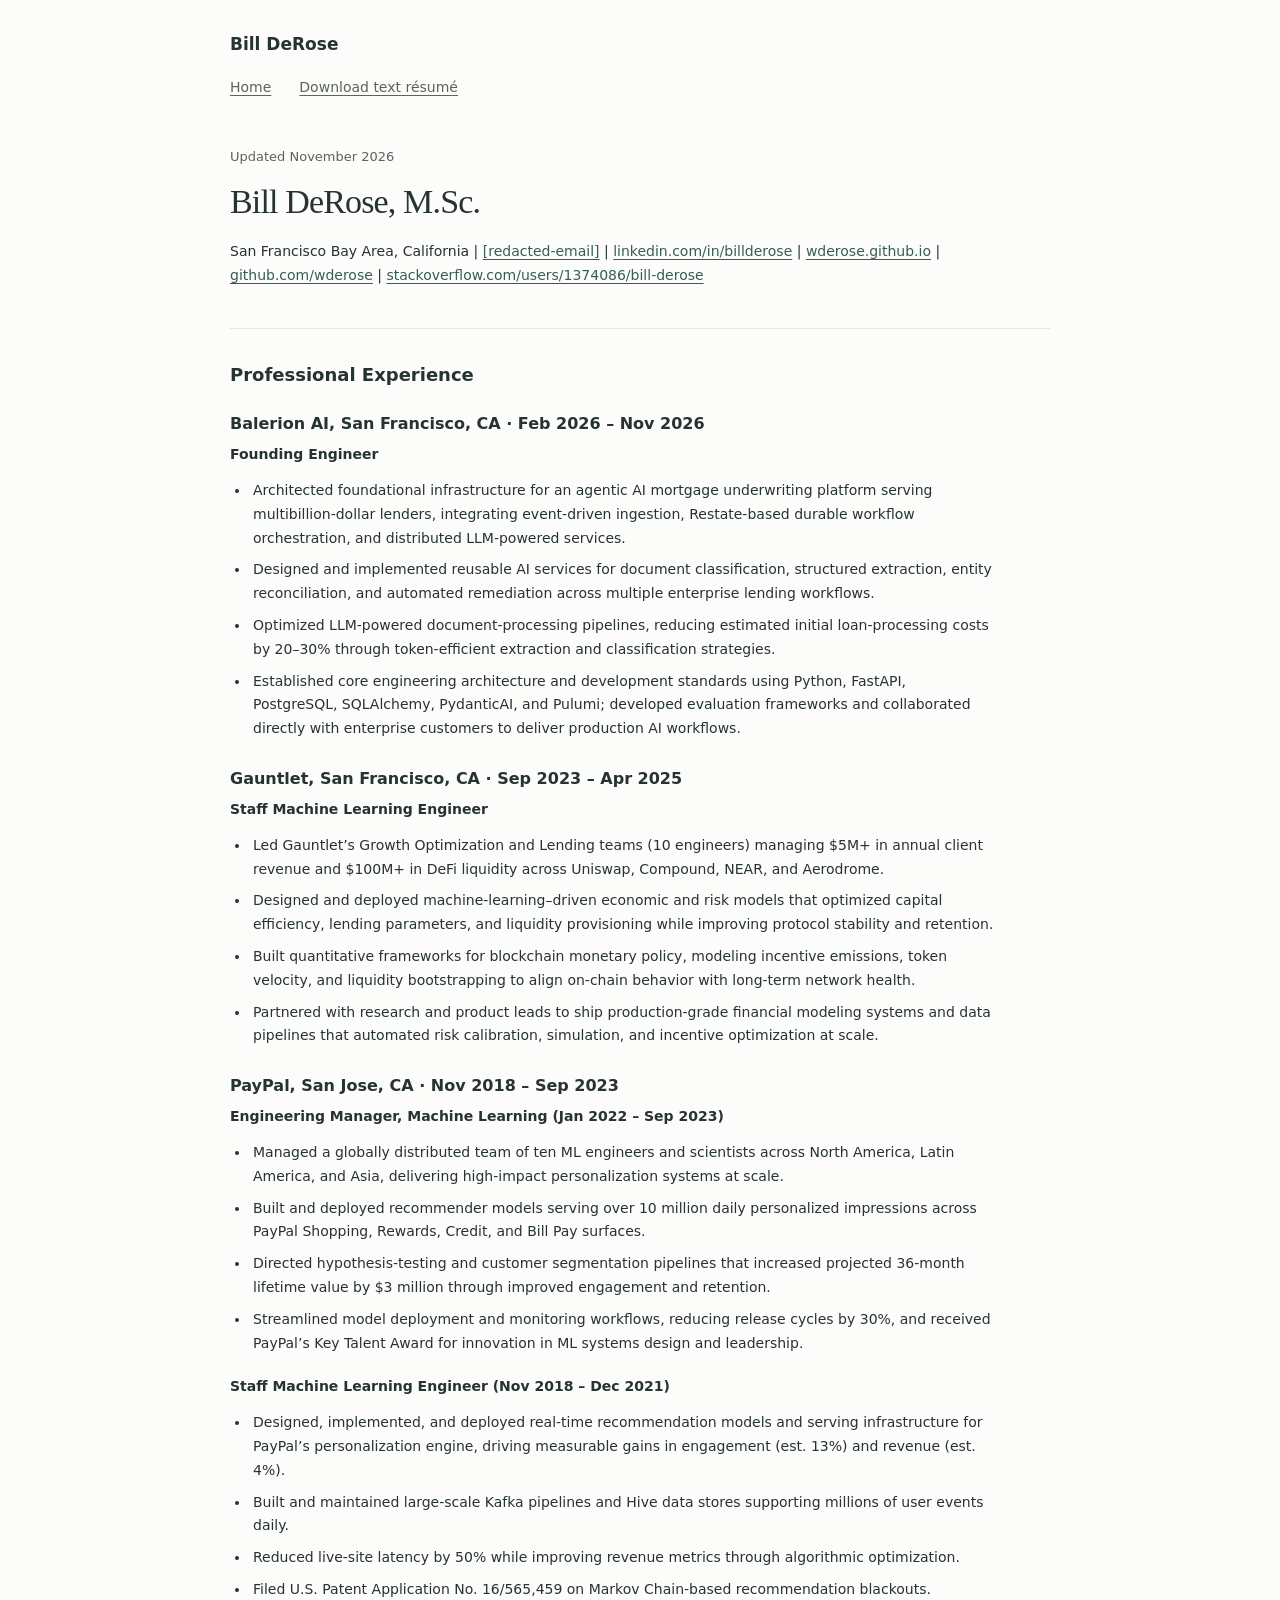
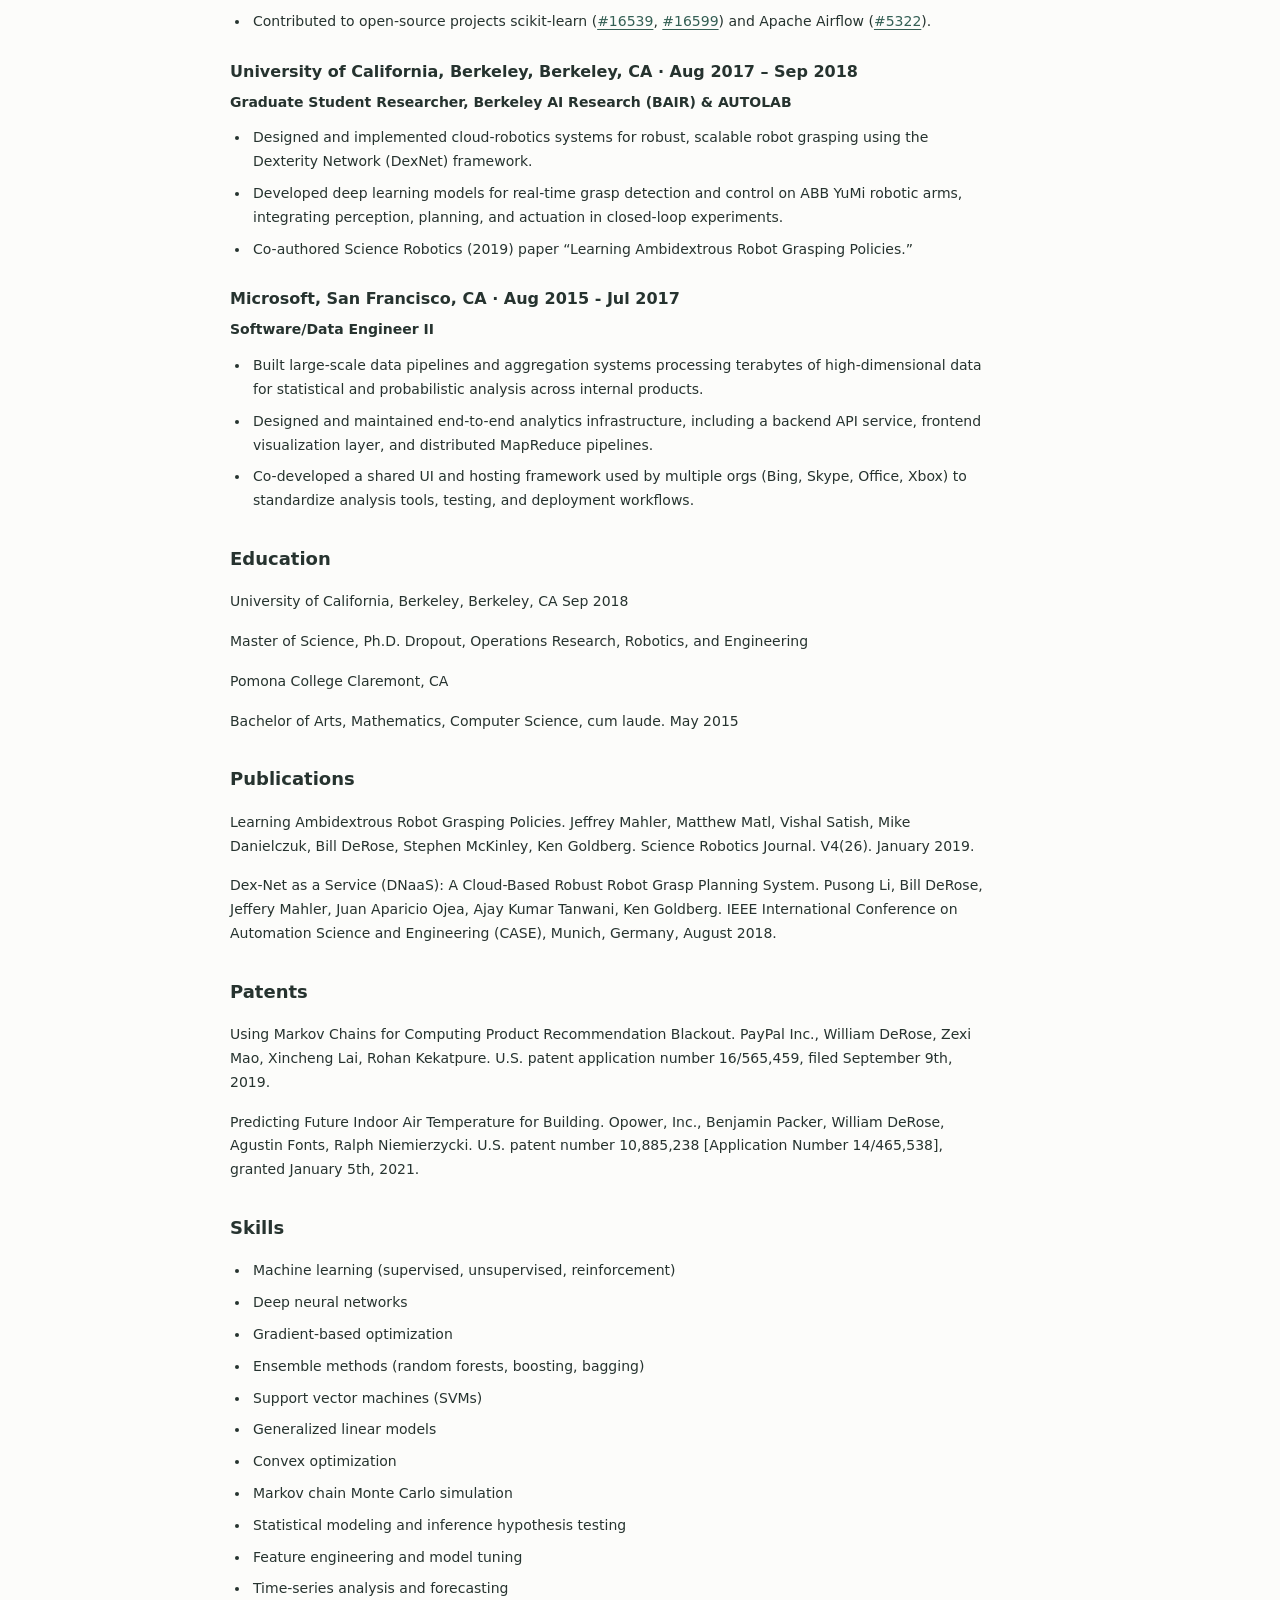
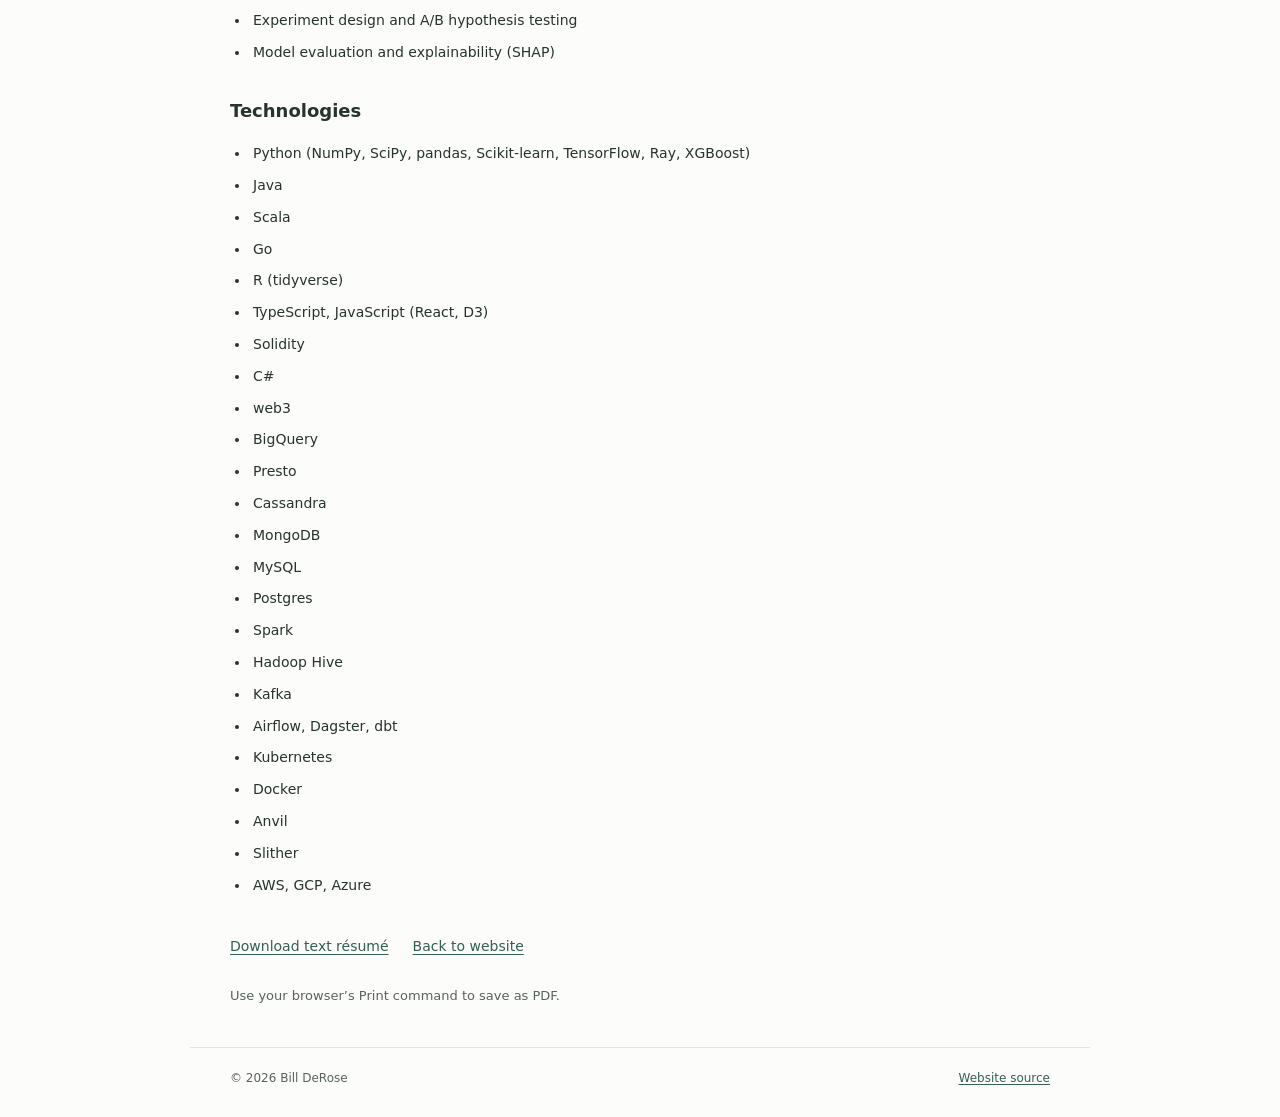
==== commit 028561b4: "Remove phone number from public resume" ====
--- a/resume.html
+++ b/resume.html
@@ -1,2 +1,2 @@
 <!doctype html>
-<html lang="en"><head><meta charset="utf-8"><meta name="viewport" content="width=device-width, initial-scale=1"><title>Résumé | Bill DeRose</title><meta name="description" content="Bill DeRose’s professional experience, education, publications, patents, and technical skills. Updated November 2026."><link rel="canonical" href="https://wderose.github.io/resume.html"><link rel="icon" href="assets/favicon.svg" type="image/svg+xml"><link rel="stylesheet" href="styles.css"></head><body><a class="skip" href="#main">Skip to content</a><header class="site-header"><a class="wordmark" href="./">Bill DeRose</a><nav aria-label="Main navigation"><a href="./">Home</a><a href="resume.md" download>Download text résumé</a></nav></header><main id="main"><div class="resume-header"><p class="resume-date">Updated November 2026</p><h1>Bill DeRose, M.Sc.</h1><p>San Francisco Bay Area, California | [redacted-phone] | <a href="mailto:[redacted-email]">[redacted-email]</a> | <a href="https://linkedin.com/in/billderose">linkedin.com/in/billderose</a> | <a href="https://wderose.github.io/">wderose.github.io</a> | <a href="https://github.com/wderose">github.com/wderose</a> | <a href="https://stackoverflow.com/users/1374086/bill-derose">stackoverflow.com/users/1374086/bill-derose</a></p></div><div class="resume-body"><h2>Professional Experience</h2><h3>Balerion AI, San Francisco, CA · Feb 2026 – Nov 2026</h3><p class="resume-role">Founding Engineer</p><ul><li>Architected foundational infrastructure for an agentic AI mortgage underwriting platform serving multibillion-dollar lenders, integrating event-driven ingestion, Restate-based durable workflow orchestration, and distributed LLM-powered services.</li><li>Designed and implemented reusable AI services for document classification, structured extraction, entity reconciliation, and automated remediation across multiple enterprise lending workflows.</li><li>Optimized LLM-powered document-processing pipelines, reducing estimated initial loan-processing costs by 20–30% through token-efficient extraction and classification strategies.</li><li>Established core engineering architecture and development standards using Python, FastAPI, PostgreSQL, SQLAlchemy, PydanticAI, and Pulumi; developed evaluation frameworks and collaborated directly with enterprise customers to deliver production AI workflows.</li></ul><h3>Gauntlet, San Francisco, CA · Sep 2023 – Apr 2025</h3><p class="resume-role">Staff Machine Learning Engineer</p><ul><li>Led Gauntlet’s Growth Optimization and Lending teams (10 engineers) managing $5M+ in annual client revenue and $100M+ in DeFi liquidity across Uniswap, Compound, NEAR, and Aerodrome.</li><li>Designed and deployed machine-learning–driven economic and risk models that optimized capital efficiency, lending parameters, and liquidity provisioning while improving protocol stability and retention.</li><li>Built quantitative frameworks for blockchain monetary policy, modeling incentive emissions, token velocity, and liquidity bootstrapping to align on-chain behavior with long-term network health.</li><li>Partnered with research and product leads to ship production-grade financial modeling systems and data pipelines that automated risk calibration, simulation, and incentive optimization at scale.</li></ul><h3>PayPal, San Jose, CA · Nov 2018 – Sep 2023</h3><p class="resume-role">Engineering Manager, Machine Learning (Jan 2022 – Sep 2023)</p><ul><li>Managed a globally distributed team of ten ML engineers and scientists across North America, Latin America, and Asia, delivering high-impact personalization systems at scale.</li><li>Built and deployed recommender models serving over 10 million daily personalized impressions across PayPal Shopping, Rewards, Credit, and Bill Pay surfaces.</li><li>Directed hypothesis-testing and customer segmentation pipelines that increased projected 36-month lifetime value by $3 million through improved engagement and retention.</li><li>Streamlined model deployment and monitoring workflows, reducing release cycles by 30%, and received PayPal’s Key Talent Award for innovation in ML systems design and leadership.</li></ul><p class="resume-role">Staff Machine Learning Engineer (Nov 2018 – Dec 2021)</p><ul><li>Designed, implemented, and deployed real-time recommendation models and serving infrastructure for PayPal’s personalization engine, driving measurable gains in engagement (est. 13%) and revenue (est. 4%).</li><li>Built and maintained large-scale Kafka pipelines and Hive data stores supporting millions of user events daily.</li><li>Reduced live-site latency by 50% while improving revenue metrics through algorithmic optimization.</li><li>Filed U.S. Patent Application No. 16/565,459 on Markov Chain-based recommendation blackouts.</li><li>Contributed to open-source projects scikit-learn (<a href="https://github.com/scikit-learn/scikit-learn/pull/16539">#16539</a>, <a href="https://github.com/scikit-learn/scikit-learn/pull/16599">#16599</a>) and Apache Airflow (<a href="https://github.com/apache/airflow/pull/5322">#5322</a>).</li></ul><h3>University of California, Berkeley, Berkeley, CA · Aug 2017 – Sep 2018</h3><p class="resume-role">Graduate Student Researcher, Berkeley AI Research (BAIR) &amp; AUTOLAB</p><ul><li>Designed and implemented cloud-robotics systems for robust, scalable robot grasping using the Dexterity Network (DexNet) framework.</li><li>Developed deep learning models for real-time grasp detection and control on ABB YuMi robotic arms, integrating perception, planning, and actuation in closed-loop experiments.</li><li>Co-authored Science Robotics (2019) paper “Learning Ambidextrous Robot Grasping Policies.”</li></ul><h3>Microsoft, San Francisco, CA · Aug 2015 - Jul 2017</h3><p class="resume-role">Software/Data Engineer II</p><ul><li>Built large-scale data pipelines and aggregation systems processing terabytes of high-dimensional data for statistical and probabilistic analysis across internal products.</li><li>Designed and maintained end-to-end analytics infrastructure, including a backend API service, frontend visualization layer, and distributed MapReduce pipelines.</li><li>Co-developed a shared UI and hosting framework used by multiple orgs (Bing, Skype, Office, Xbox) to standardize analysis tools, testing, and deployment workflows.</li></ul><h2>Education</h2><p>University of California, Berkeley, Berkeley, CA	Sep 2018</p><p>Master of Science, Ph.D. Dropout, Operations Research, Robotics, and Engineering</p><p>Pomona College Claremont, CA</p><p>Bachelor of Arts, Mathematics, Computer Science, cum laude.	May 2015</p><h2>Publications</h2><p>Learning Ambidextrous Robot Grasping Policies. Jeffrey Mahler, Matthew Matl, Vishal Satish, Mike Danielczuk, Bill DeRose, Stephen McKinley, Ken Goldberg. Science Robotics Journal. V4(26). January 2019.</p><p>Dex-Net as a Service (DNaaS): A Cloud-Based Robust Robot Grasp Planning System. Pusong Li, Bill DeRose, Jeffery Mahler, Juan Aparicio Ojea, Ajay Kumar Tanwani, Ken Goldberg. IEEE International Conference on Automation Science and Engineering (CASE), Munich, Germany, August 2018.</p><h2>Patents</h2><p>Using Markov Chains for Computing Product Recommendation Blackout. PayPal Inc., William DeRose, Zexi Mao, Xincheng Lai, Rohan Kekatpure. U.S. patent application number 16/565,459, filed September 9th, 2019.</p><p>Predicting Future Indoor Air Temperature for Building. Opower, Inc., Benjamin Packer, William DeRose, Agustin Fonts, Ralph Niemierzycki. U.S. patent number 10,885,238 [Application Number 14/465,538], granted January 5th, 2021.</p><h2>Skills</h2><ul><li>Machine learning (supervised, unsupervised, reinforcement)</li><li>Deep neural networks</li><li>Gradient-based optimization</li><li>Ensemble methods (random forests, boosting, bagging)</li><li>Support vector machines (SVMs)</li><li>Generalized linear models</li><li>Convex optimization</li><li>Markov chain Monte Carlo simulation</li><li>Statistical modeling and inference hypothesis testing</li><li>Feature engineering and model tuning</li><li>Time-series analysis and forecasting</li><li>Experiment design and A/B hypothesis testing</li><li>Model evaluation and explainability (SHAP)</li></ul><h2>Technologies</h2><ul><li>Python (NumPy, SciPy, pandas, Scikit-learn, TensorFlow, Ray, XGBoost)</li><li>Java</li><li>Scala</li><li>Go</li><li>R (tidyverse)</li><li>TypeScript, JavaScript (React, D3)</li><li>Solidity</li><li>C#</li><li>web3</li><li>BigQuery</li><li>Presto</li><li>Cassandra</li><li>MongoDB</li><li>MySQL</li><li>Postgres</li><li>Spark</li><li>Hadoop Hive</li><li>Kafka</li><li>Airflow, Dagster, dbt</li><li>Kubernetes</li><li>Docker</li><li>Anvil</li><li>Slither</li><li>AWS, GCP, Azure</li></ul></div><div class="resume-actions"><a href="resume.md" download>Download text résumé</a><a href="./">Back to website</a><span>Use your browser’s Print command to save as PDF.</span></div></main><footer><span>© 2026 Bill DeRose</span><a href="https://github.com/wderose/wderose.github.io">Website source</a></footer></body></html>+<html lang="en"><head><meta charset="utf-8"><meta name="viewport" content="width=device-width, initial-scale=1"><title>Résumé | Bill DeRose</title><meta name="description" content="Bill DeRose’s professional experience, education, publications, patents, and technical skills. Updated November 2026."><link rel="canonical" href="https://wderose.github.io/resume.html"><link rel="icon" href="assets/favicon.svg" type="image/svg+xml"><link rel="stylesheet" href="styles.css"></head><body><a class="skip" href="#main">Skip to content</a><header class="site-header"><a class="wordmark" href="./">Bill DeRose</a><nav aria-label="Main navigation"><a href="./">Home</a><a href="resume.md" download>Download text résumé</a></nav></header><main id="main"><div class="resume-header"><p class="resume-date">Updated November 2026</p><h1>Bill DeRose, M.Sc.</h1><p>San Francisco Bay Area, California | <a href="mailto:[redacted-email]">[redacted-email]</a> | <a href="https://linkedin.com/in/billderose">linkedin.com/in/billderose</a> | <a href="https://wderose.github.io/">wderose.github.io</a> | <a href="https://github.com/wderose">github.com/wderose</a> | <a href="https://stackoverflow.com/users/1374086/bill-derose">stackoverflow.com/users/1374086/bill-derose</a></p></div><div class="resume-body"><h2>Professional Experience</h2><h3>Balerion AI, San Francisco, CA · Feb 2026 – Nov 2026</h3><p class="resume-role">Founding Engineer</p><ul><li>Architected foundational infrastructure for an agentic AI mortgage underwriting platform serving multibillion-dollar lenders, integrating event-driven ingestion, Restate-based durable workflow orchestration, and distributed LLM-powered services.</li><li>Designed and implemented reusable AI services for document classification, structured extraction, entity reconciliation, and automated remediation across multiple enterprise lending workflows.</li><li>Optimized LLM-powered document-processing pipelines, reducing estimated initial loan-processing costs by 20–30% through token-efficient extraction and classification strategies.</li><li>Established core engineering architecture and development standards using Python, FastAPI, PostgreSQL, SQLAlchemy, PydanticAI, and Pulumi; developed evaluation frameworks and collaborated directly with enterprise customers to deliver production AI workflows.</li></ul><h3>Gauntlet, San Francisco, CA · Sep 2023 – Apr 2025</h3><p class="resume-role">Staff Machine Learning Engineer</p><ul><li>Led Gauntlet’s Growth Optimization and Lending teams (10 engineers) managing $5M+ in annual client revenue and $100M+ in DeFi liquidity across Uniswap, Compound, NEAR, and Aerodrome.</li><li>Designed and deployed machine-learning–driven economic and risk models that optimized capital efficiency, lending parameters, and liquidity provisioning while improving protocol stability and retention.</li><li>Built quantitative frameworks for blockchain monetary policy, modeling incentive emissions, token velocity, and liquidity bootstrapping to align on-chain behavior with long-term network health.</li><li>Partnered with research and product leads to ship production-grade financial modeling systems and data pipelines that automated risk calibration, simulation, and incentive optimization at scale.</li></ul><h3>PayPal, San Jose, CA · Nov 2018 – Sep 2023</h3><p class="resume-role">Engineering Manager, Machine Learning (Jan 2022 – Sep 2023)</p><ul><li>Managed a globally distributed team of ten ML engineers and scientists across North America, Latin America, and Asia, delivering high-impact personalization systems at scale.</li><li>Built and deployed recommender models serving over 10 million daily personalized impressions across PayPal Shopping, Rewards, Credit, and Bill Pay surfaces.</li><li>Directed hypothesis-testing and customer segmentation pipelines that increased projected 36-month lifetime value by $3 million through improved engagement and retention.</li><li>Streamlined model deployment and monitoring workflows, reducing release cycles by 30%, and received PayPal’s Key Talent Award for innovation in ML systems design and leadership.</li></ul><p class="resume-role">Staff Machine Learning Engineer (Nov 2018 – Dec 2021)</p><ul><li>Designed, implemented, and deployed real-time recommendation models and serving infrastructure for PayPal’s personalization engine, driving measurable gains in engagement (est. 13%) and revenue (est. 4%).</li><li>Built and maintained large-scale Kafka pipelines and Hive data stores supporting millions of user events daily.</li><li>Reduced live-site latency by 50% while improving revenue metrics through algorithmic optimization.</li><li>Filed U.S. Patent Application No. 16/565,459 on Markov Chain-based recommendation blackouts.</li><li>Contributed to open-source projects scikit-learn (<a href="https://github.com/scikit-learn/scikit-learn/pull/16539">#16539</a>, <a href="https://github.com/scikit-learn/scikit-learn/pull/16599">#16599</a>) and Apache Airflow (<a href="https://github.com/apache/airflow/pull/5322">#5322</a>).</li></ul><h3>University of California, Berkeley, Berkeley, CA · Aug 2017 – Sep 2018</h3><p class="resume-role">Graduate Student Researcher, Berkeley AI Research (BAIR) &amp; AUTOLAB</p><ul><li>Designed and implemented cloud-robotics systems for robust, scalable robot grasping using the Dexterity Network (DexNet) framework.</li><li>Developed deep learning models for real-time grasp detection and control on ABB YuMi robotic arms, integrating perception, planning, and actuation in closed-loop experiments.</li><li>Co-authored Science Robotics (2019) paper “Learning Ambidextrous Robot Grasping Policies.”</li></ul><h3>Microsoft, San Francisco, CA · Aug 2015 - Jul 2017</h3><p class="resume-role">Software/Data Engineer II</p><ul><li>Built large-scale data pipelines and aggregation systems processing terabytes of high-dimensional data for statistical and probabilistic analysis across internal products.</li><li>Designed and maintained end-to-end analytics infrastructure, including a backend API service, frontend visualization layer, and distributed MapReduce pipelines.</li><li>Co-developed a shared UI and hosting framework used by multiple orgs (Bing, Skype, Office, Xbox) to standardize analysis tools, testing, and deployment workflows.</li></ul><h2>Education</h2><p>University of California, Berkeley, Berkeley, CA	Sep 2018</p><p>Master of Science, Ph.D. Dropout, Operations Research, Robotics, and Engineering</p><p>Pomona College Claremont, CA</p><p>Bachelor of Arts, Mathematics, Computer Science, cum laude.	May 2015</p><h2>Publications</h2><p>Learning Ambidextrous Robot Grasping Policies. Jeffrey Mahler, Matthew Matl, Vishal Satish, Mike Danielczuk, Bill DeRose, Stephen McKinley, Ken Goldberg. Science Robotics Journal. V4(26). January 2019.</p><p>Dex-Net as a Service (DNaaS): A Cloud-Based Robust Robot Grasp Planning System. Pusong Li, Bill DeRose, Jeffery Mahler, Juan Aparicio Ojea, Ajay Kumar Tanwani, Ken Goldberg. IEEE International Conference on Automation Science and Engineering (CASE), Munich, Germany, August 2018.</p><h2>Patents</h2><p>Using Markov Chains for Computing Product Recommendation Blackout. PayPal Inc., William DeRose, Zexi Mao, Xincheng Lai, Rohan Kekatpure. U.S. patent application number 16/565,459, filed September 9th, 2019.</p><p>Predicting Future Indoor Air Temperature for Building. Opower, Inc., Benjamin Packer, William DeRose, Agustin Fonts, Ralph Niemierzycki. U.S. patent number 10,885,238 [Application Number 14/465,538], granted January 5th, 2021.</p><h2>Skills</h2><ul><li>Machine learning (supervised, unsupervised, reinforcement)</li><li>Deep neural networks</li><li>Gradient-based optimization</li><li>Ensemble methods (random forests, boosting, bagging)</li><li>Support vector machines (SVMs)</li><li>Generalized linear models</li><li>Convex optimization</li><li>Markov chain Monte Carlo simulation</li><li>Statistical modeling and inference hypothesis testing</li><li>Feature engineering and model tuning</li><li>Time-series analysis and forecasting</li><li>Experiment design and A/B hypothesis testing</li><li>Model evaluation and explainability (SHAP)</li></ul><h2>Technologies</h2><ul><li>Python (NumPy, SciPy, pandas, Scikit-learn, TensorFlow, Ray, XGBoost)</li><li>Java</li><li>Scala</li><li>Go</li><li>R (tidyverse)</li><li>TypeScript, JavaScript (React, D3)</li><li>Solidity</li><li>C#</li><li>web3</li><li>BigQuery</li><li>Presto</li><li>Cassandra</li><li>MongoDB</li><li>MySQL</li><li>Postgres</li><li>Spark</li><li>Hadoop Hive</li><li>Kafka</li><li>Airflow, Dagster, dbt</li><li>Kubernetes</li><li>Docker</li><li>Anvil</li><li>Slither</li><li>AWS, GCP, Azure</li></ul></div><div class="resume-actions"><a href="resume.md" download>Download text résumé</a><a href="./">Back to website</a><span>Use your browser’s Print command to save as PDF.</span></div></main><footer><span>© 2026 Bill DeRose</span><a href="https://github.com/wderose/wderose.github.io">Website source</a></footer></body></html>
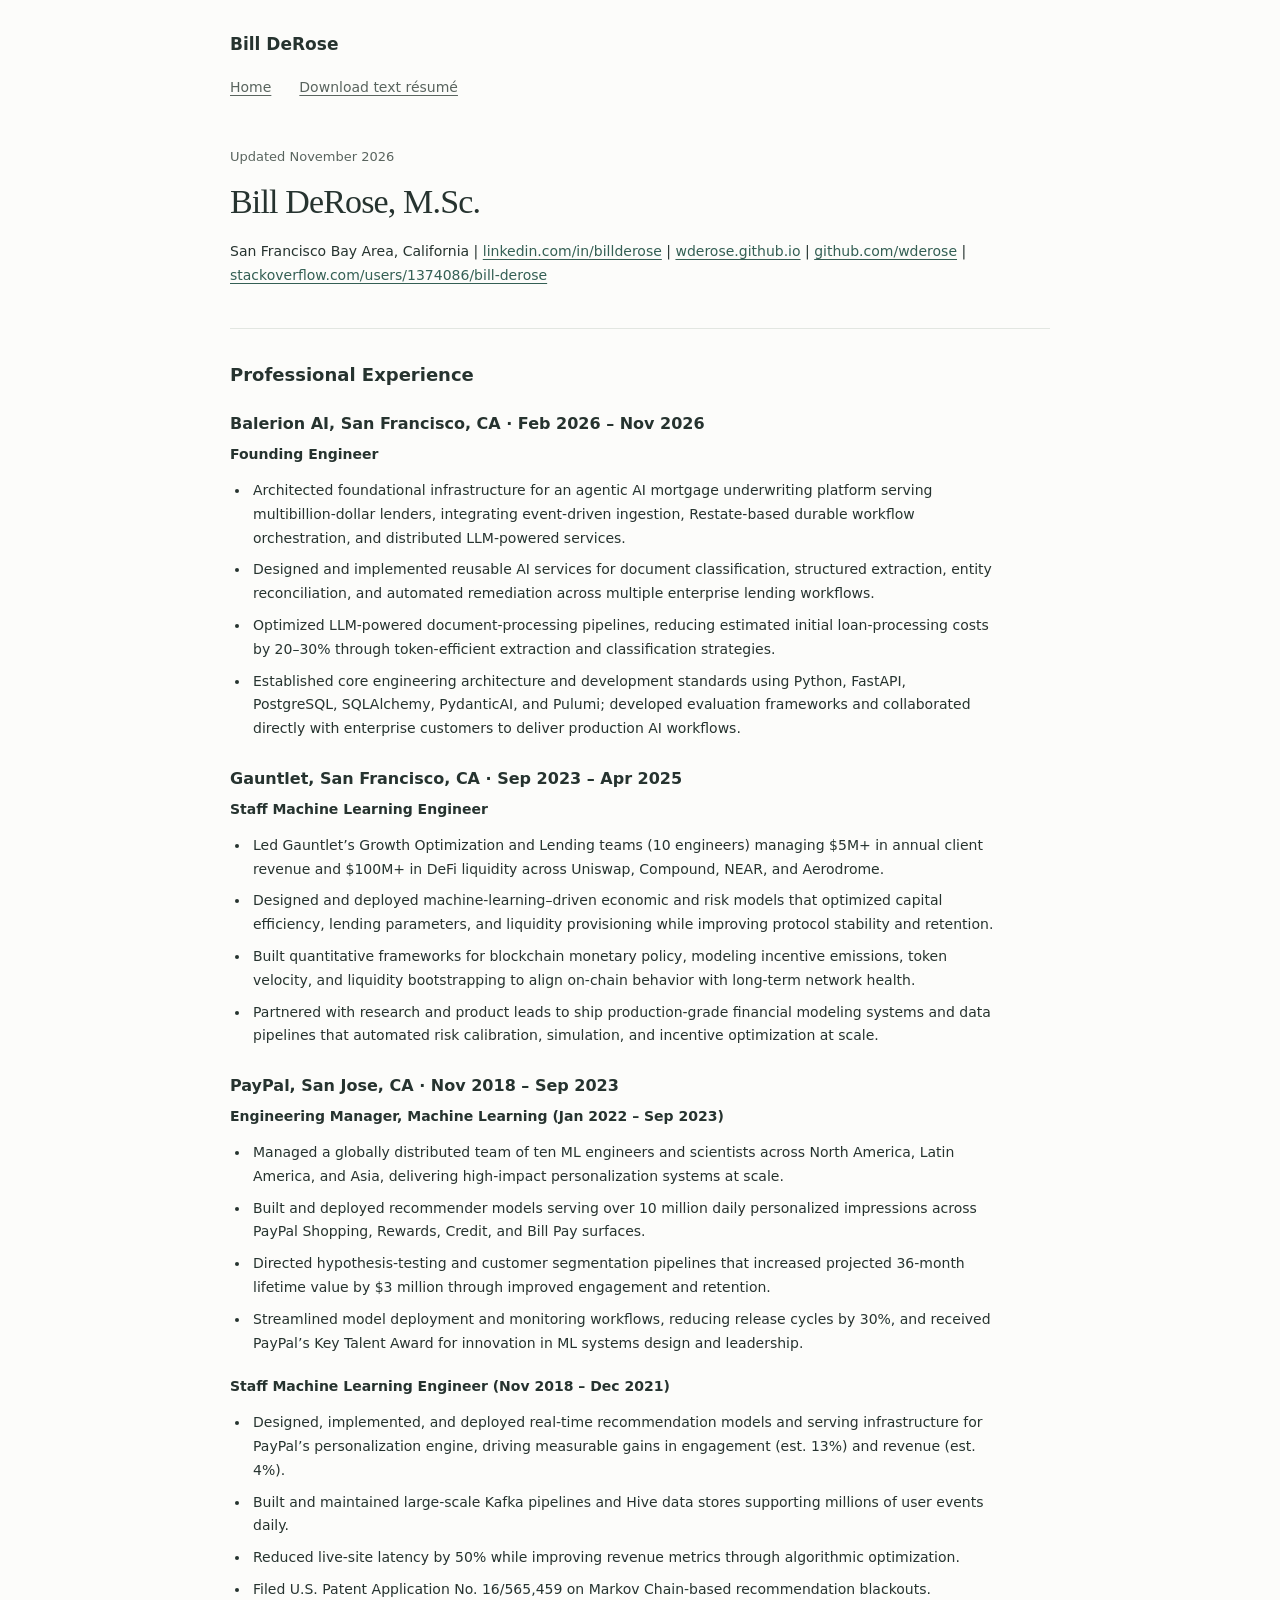
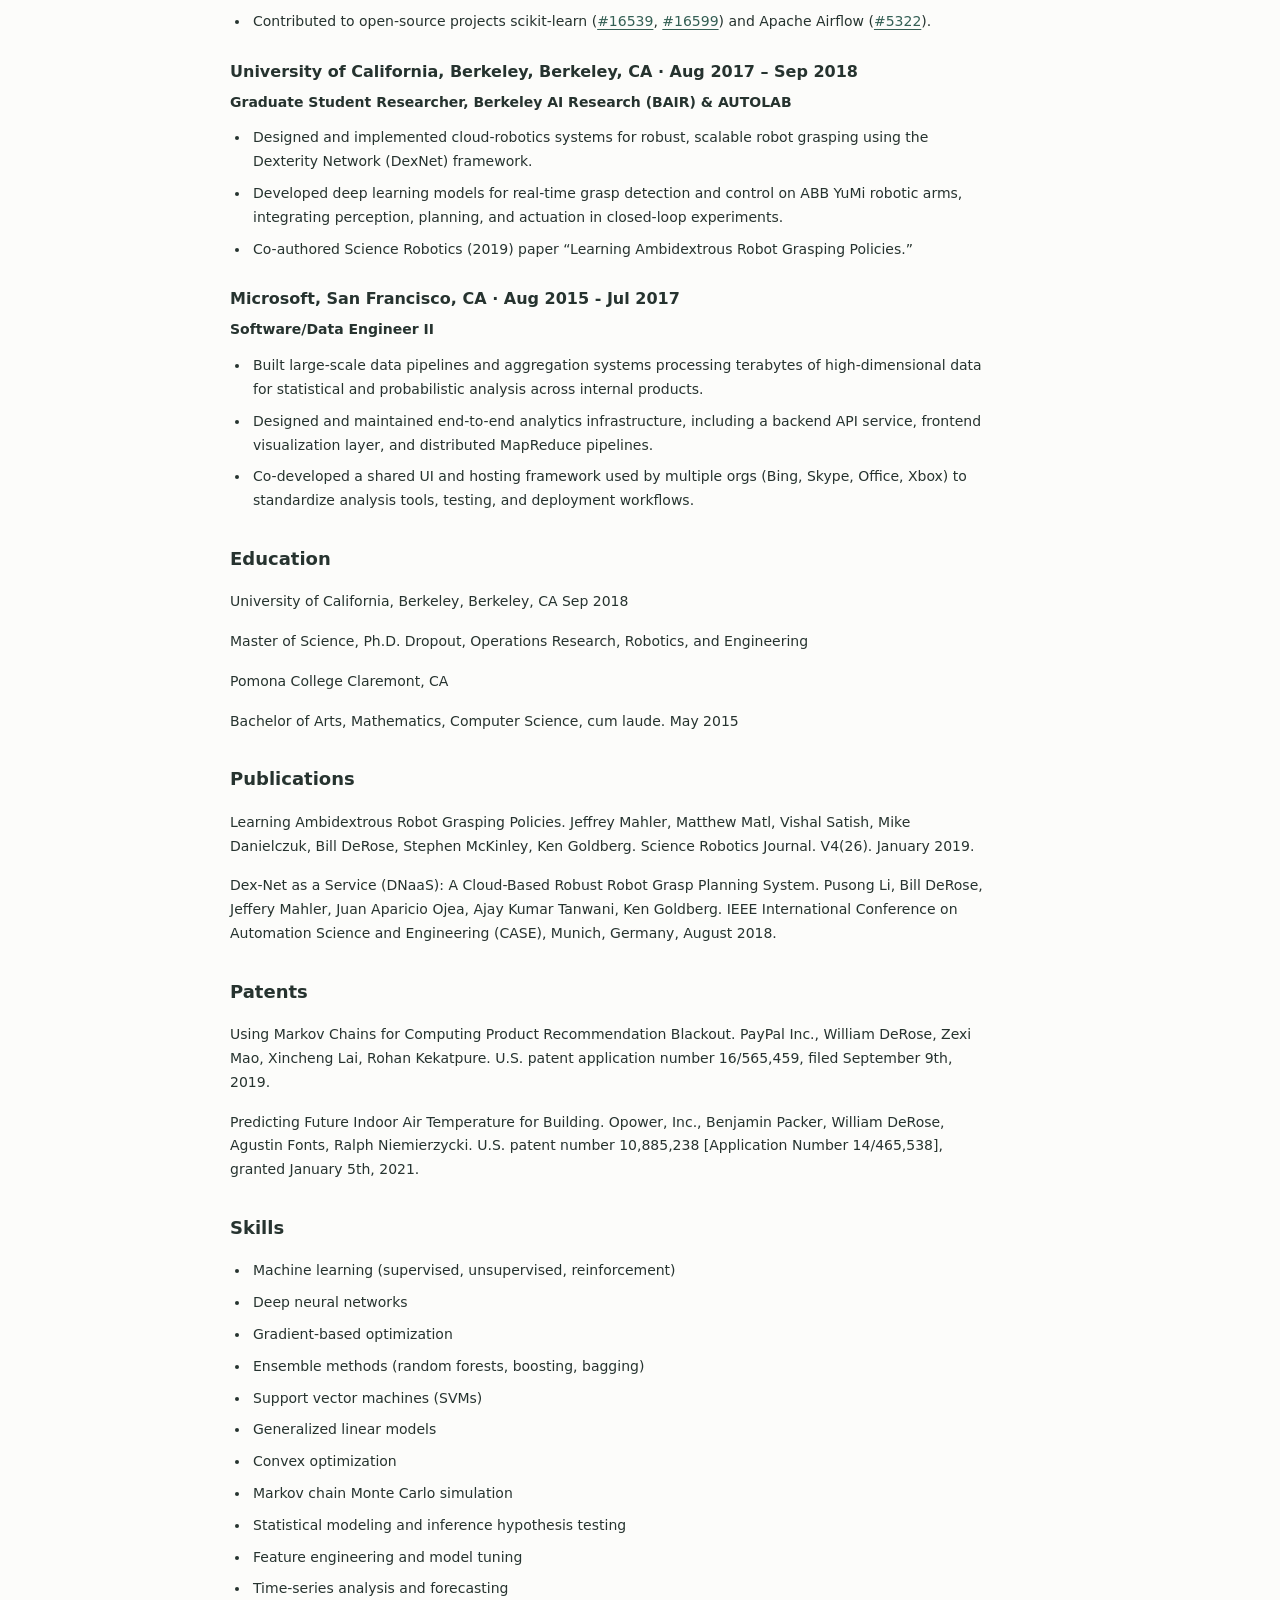
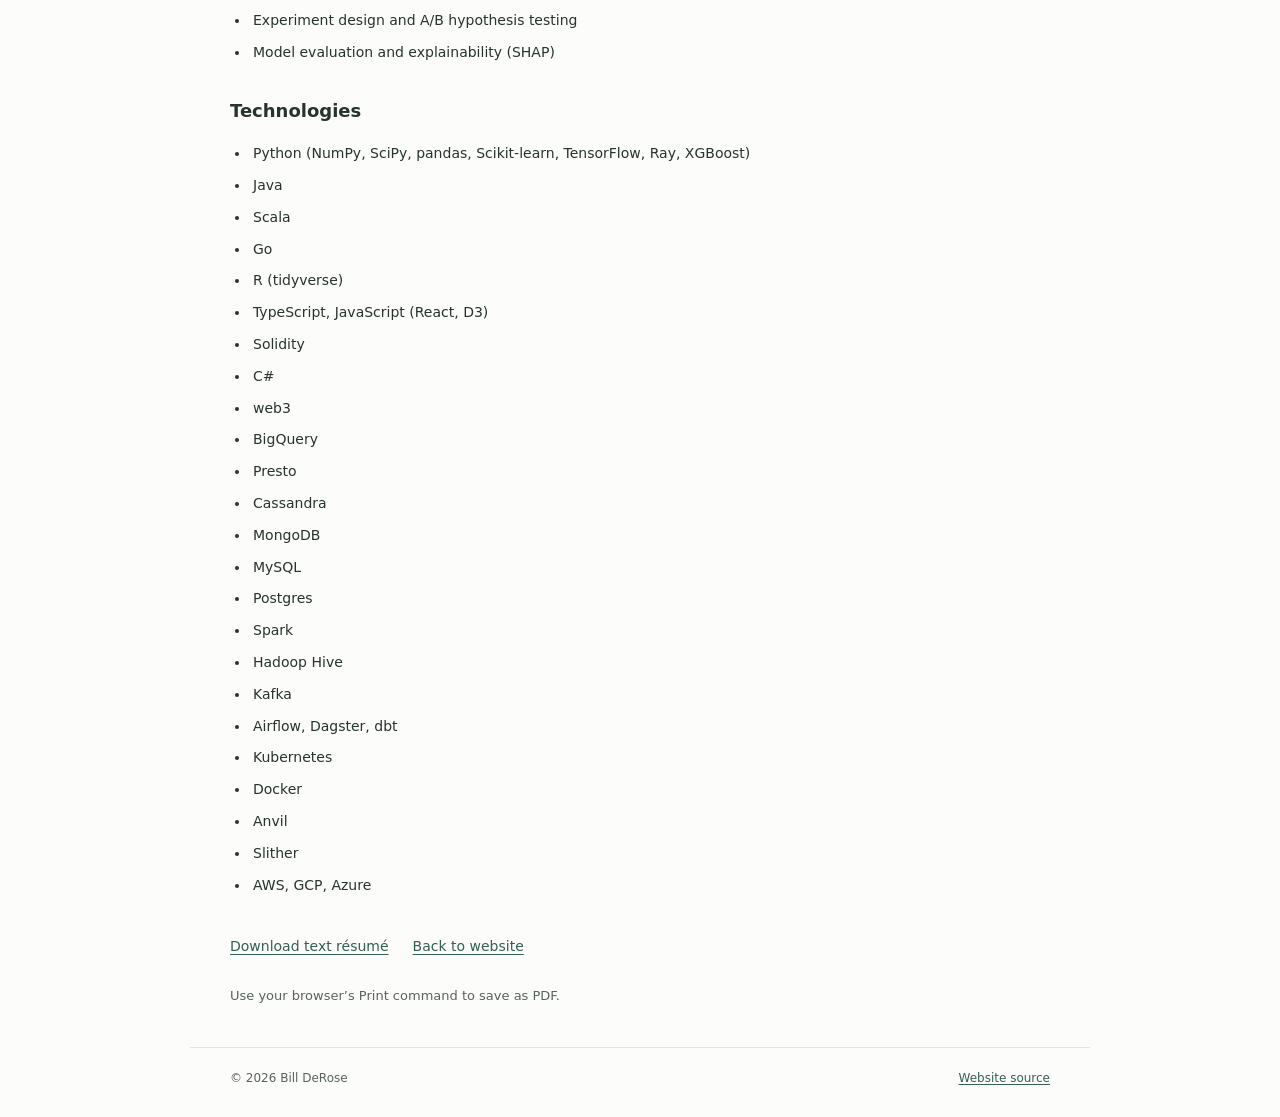
==== commit 76a13d9a: "Remove public email and use LinkedIn for contact" ====
--- a/resume.html
+++ b/resume.html
@@ -1,2 +1,2 @@
 <!doctype html>
-<html lang="en"><head><meta charset="utf-8"><meta name="viewport" content="width=device-width, initial-scale=1"><title>Résumé | Bill DeRose</title><meta name="description" content="Bill DeRose’s professional experience, education, publications, patents, and technical skills. Updated November 2026."><link rel="canonical" href="https://wderose.github.io/resume.html"><link rel="icon" href="assets/favicon.svg" type="image/svg+xml"><link rel="stylesheet" href="styles.css"></head><body><a class="skip" href="#main">Skip to content</a><header class="site-header"><a class="wordmark" href="./">Bill DeRose</a><nav aria-label="Main navigation"><a href="./">Home</a><a href="resume.md" download>Download text résumé</a></nav></header><main id="main"><div class="resume-header"><p class="resume-date">Updated November 2026</p><h1>Bill DeRose, M.Sc.</h1><p>San Francisco Bay Area, California | <a href="mailto:[redacted-email]">[redacted-email]</a> | <a href="https://linkedin.com/in/billderose">linkedin.com/in/billderose</a> | <a href="https://wderose.github.io/">wderose.github.io</a> | <a href="https://github.com/wderose">github.com/wderose</a> | <a href="https://stackoverflow.com/users/1374086/bill-derose">stackoverflow.com/users/1374086/bill-derose</a></p></div><div class="resume-body"><h2>Professional Experience</h2><h3>Balerion AI, San Francisco, CA · Feb 2026 – Nov 2026</h3><p class="resume-role">Founding Engineer</p><ul><li>Architected foundational infrastructure for an agentic AI mortgage underwriting platform serving multibillion-dollar lenders, integrating event-driven ingestion, Restate-based durable workflow orchestration, and distributed LLM-powered services.</li><li>Designed and implemented reusable AI services for document classification, structured extraction, entity reconciliation, and automated remediation across multiple enterprise lending workflows.</li><li>Optimized LLM-powered document-processing pipelines, reducing estimated initial loan-processing costs by 20–30% through token-efficient extraction and classification strategies.</li><li>Established core engineering architecture and development standards using Python, FastAPI, PostgreSQL, SQLAlchemy, PydanticAI, and Pulumi; developed evaluation frameworks and collaborated directly with enterprise customers to deliver production AI workflows.</li></ul><h3>Gauntlet, San Francisco, CA · Sep 2023 – Apr 2025</h3><p class="resume-role">Staff Machine Learning Engineer</p><ul><li>Led Gauntlet’s Growth Optimization and Lending teams (10 engineers) managing $5M+ in annual client revenue and $100M+ in DeFi liquidity across Uniswap, Compound, NEAR, and Aerodrome.</li><li>Designed and deployed machine-learning–driven economic and risk models that optimized capital efficiency, lending parameters, and liquidity provisioning while improving protocol stability and retention.</li><li>Built quantitative frameworks for blockchain monetary policy, modeling incentive emissions, token velocity, and liquidity bootstrapping to align on-chain behavior with long-term network health.</li><li>Partnered with research and product leads to ship production-grade financial modeling systems and data pipelines that automated risk calibration, simulation, and incentive optimization at scale.</li></ul><h3>PayPal, San Jose, CA · Nov 2018 – Sep 2023</h3><p class="resume-role">Engineering Manager, Machine Learning (Jan 2022 – Sep 2023)</p><ul><li>Managed a globally distributed team of ten ML engineers and scientists across North America, Latin America, and Asia, delivering high-impact personalization systems at scale.</li><li>Built and deployed recommender models serving over 10 million daily personalized impressions across PayPal Shopping, Rewards, Credit, and Bill Pay surfaces.</li><li>Directed hypothesis-testing and customer segmentation pipelines that increased projected 36-month lifetime value by $3 million through improved engagement and retention.</li><li>Streamlined model deployment and monitoring workflows, reducing release cycles by 30%, and received PayPal’s Key Talent Award for innovation in ML systems design and leadership.</li></ul><p class="resume-role">Staff Machine Learning Engineer (Nov 2018 – Dec 2021)</p><ul><li>Designed, implemented, and deployed real-time recommendation models and serving infrastructure for PayPal’s personalization engine, driving measurable gains in engagement (est. 13%) and revenue (est. 4%).</li><li>Built and maintained large-scale Kafka pipelines and Hive data stores supporting millions of user events daily.</li><li>Reduced live-site latency by 50% while improving revenue metrics through algorithmic optimization.</li><li>Filed U.S. Patent Application No. 16/565,459 on Markov Chain-based recommendation blackouts.</li><li>Contributed to open-source projects scikit-learn (<a href="https://github.com/scikit-learn/scikit-learn/pull/16539">#16539</a>, <a href="https://github.com/scikit-learn/scikit-learn/pull/16599">#16599</a>) and Apache Airflow (<a href="https://github.com/apache/airflow/pull/5322">#5322</a>).</li></ul><h3>University of California, Berkeley, Berkeley, CA · Aug 2017 – Sep 2018</h3><p class="resume-role">Graduate Student Researcher, Berkeley AI Research (BAIR) &amp; AUTOLAB</p><ul><li>Designed and implemented cloud-robotics systems for robust, scalable robot grasping using the Dexterity Network (DexNet) framework.</li><li>Developed deep learning models for real-time grasp detection and control on ABB YuMi robotic arms, integrating perception, planning, and actuation in closed-loop experiments.</li><li>Co-authored Science Robotics (2019) paper “Learning Ambidextrous Robot Grasping Policies.”</li></ul><h3>Microsoft, San Francisco, CA · Aug 2015 - Jul 2017</h3><p class="resume-role">Software/Data Engineer II</p><ul><li>Built large-scale data pipelines and aggregation systems processing terabytes of high-dimensional data for statistical and probabilistic analysis across internal products.</li><li>Designed and maintained end-to-end analytics infrastructure, including a backend API service, frontend visualization layer, and distributed MapReduce pipelines.</li><li>Co-developed a shared UI and hosting framework used by multiple orgs (Bing, Skype, Office, Xbox) to standardize analysis tools, testing, and deployment workflows.</li></ul><h2>Education</h2><p>University of California, Berkeley, Berkeley, CA	Sep 2018</p><p>Master of Science, Ph.D. Dropout, Operations Research, Robotics, and Engineering</p><p>Pomona College Claremont, CA</p><p>Bachelor of Arts, Mathematics, Computer Science, cum laude.	May 2015</p><h2>Publications</h2><p>Learning Ambidextrous Robot Grasping Policies. Jeffrey Mahler, Matthew Matl, Vishal Satish, Mike Danielczuk, Bill DeRose, Stephen McKinley, Ken Goldberg. Science Robotics Journal. V4(26). January 2019.</p><p>Dex-Net as a Service (DNaaS): A Cloud-Based Robust Robot Grasp Planning System. Pusong Li, Bill DeRose, Jeffery Mahler, Juan Aparicio Ojea, Ajay Kumar Tanwani, Ken Goldberg. IEEE International Conference on Automation Science and Engineering (CASE), Munich, Germany, August 2018.</p><h2>Patents</h2><p>Using Markov Chains for Computing Product Recommendation Blackout. PayPal Inc., William DeRose, Zexi Mao, Xincheng Lai, Rohan Kekatpure. U.S. patent application number 16/565,459, filed September 9th, 2019.</p><p>Predicting Future Indoor Air Temperature for Building. Opower, Inc., Benjamin Packer, William DeRose, Agustin Fonts, Ralph Niemierzycki. U.S. patent number 10,885,238 [Application Number 14/465,538], granted January 5th, 2021.</p><h2>Skills</h2><ul><li>Machine learning (supervised, unsupervised, reinforcement)</li><li>Deep neural networks</li><li>Gradient-based optimization</li><li>Ensemble methods (random forests, boosting, bagging)</li><li>Support vector machines (SVMs)</li><li>Generalized linear models</li><li>Convex optimization</li><li>Markov chain Monte Carlo simulation</li><li>Statistical modeling and inference hypothesis testing</li><li>Feature engineering and model tuning</li><li>Time-series analysis and forecasting</li><li>Experiment design and A/B hypothesis testing</li><li>Model evaluation and explainability (SHAP)</li></ul><h2>Technologies</h2><ul><li>Python (NumPy, SciPy, pandas, Scikit-learn, TensorFlow, Ray, XGBoost)</li><li>Java</li><li>Scala</li><li>Go</li><li>R (tidyverse)</li><li>TypeScript, JavaScript (React, D3)</li><li>Solidity</li><li>C#</li><li>web3</li><li>BigQuery</li><li>Presto</li><li>Cassandra</li><li>MongoDB</li><li>MySQL</li><li>Postgres</li><li>Spark</li><li>Hadoop Hive</li><li>Kafka</li><li>Airflow, Dagster, dbt</li><li>Kubernetes</li><li>Docker</li><li>Anvil</li><li>Slither</li><li>AWS, GCP, Azure</li></ul></div><div class="resume-actions"><a href="resume.md" download>Download text résumé</a><a href="./">Back to website</a><span>Use your browser’s Print command to save as PDF.</span></div></main><footer><span>© 2026 Bill DeRose</span><a href="https://github.com/wderose/wderose.github.io">Website source</a></footer></body></html>+<html lang="en"><head><meta charset="utf-8"><meta name="viewport" content="width=device-width, initial-scale=1"><title>Résumé | Bill DeRose</title><meta name="description" content="Bill DeRose’s professional experience, education, publications, patents, and technical skills. Updated November 2026."><link rel="canonical" href="https://wderose.github.io/resume.html"><link rel="icon" href="assets/favicon.svg" type="image/svg+xml"><link rel="stylesheet" href="styles.css"></head><body><a class="skip" href="#main">Skip to content</a><header class="site-header"><a class="wordmark" href="./">Bill DeRose</a><nav aria-label="Main navigation"><a href="./">Home</a><a href="resume.md" download>Download text résumé</a></nav></header><main id="main"><div class="resume-header"><p class="resume-date">Updated November 2026</p><h1>Bill DeRose, M.Sc.</h1><p>San Francisco Bay Area, California | <a href="https://linkedin.com/in/billderose">linkedin.com/in/billderose</a> | <a href="https://wderose.github.io/">wderose.github.io</a> | <a href="https://github.com/wderose">github.com/wderose</a> | <a href="https://stackoverflow.com/users/1374086/bill-derose">stackoverflow.com/users/1374086/bill-derose</a></p></div><div class="resume-body"><h2>Professional Experience</h2><h3>Balerion AI, San Francisco, CA · Feb 2026 – Nov 2026</h3><p class="resume-role">Founding Engineer</p><ul><li>Architected foundational infrastructure for an agentic AI mortgage underwriting platform serving multibillion-dollar lenders, integrating event-driven ingestion, Restate-based durable workflow orchestration, and distributed LLM-powered services.</li><li>Designed and implemented reusable AI services for document classification, structured extraction, entity reconciliation, and automated remediation across multiple enterprise lending workflows.</li><li>Optimized LLM-powered document-processing pipelines, reducing estimated initial loan-processing costs by 20–30% through token-efficient extraction and classification strategies.</li><li>Established core engineering architecture and development standards using Python, FastAPI, PostgreSQL, SQLAlchemy, PydanticAI, and Pulumi; developed evaluation frameworks and collaborated directly with enterprise customers to deliver production AI workflows.</li></ul><h3>Gauntlet, San Francisco, CA · Sep 2023 – Apr 2025</h3><p class="resume-role">Staff Machine Learning Engineer</p><ul><li>Led Gauntlet’s Growth Optimization and Lending teams (10 engineers) managing $5M+ in annual client revenue and $100M+ in DeFi liquidity across Uniswap, Compound, NEAR, and Aerodrome.</li><li>Designed and deployed machine-learning–driven economic and risk models that optimized capital efficiency, lending parameters, and liquidity provisioning while improving protocol stability and retention.</li><li>Built quantitative frameworks for blockchain monetary policy, modeling incentive emissions, token velocity, and liquidity bootstrapping to align on-chain behavior with long-term network health.</li><li>Partnered with research and product leads to ship production-grade financial modeling systems and data pipelines that automated risk calibration, simulation, and incentive optimization at scale.</li></ul><h3>PayPal, San Jose, CA · Nov 2018 – Sep 2023</h3><p class="resume-role">Engineering Manager, Machine Learning (Jan 2022 – Sep 2023)</p><ul><li>Managed a globally distributed team of ten ML engineers and scientists across North America, Latin America, and Asia, delivering high-impact personalization systems at scale.</li><li>Built and deployed recommender models serving over 10 million daily personalized impressions across PayPal Shopping, Rewards, Credit, and Bill Pay surfaces.</li><li>Directed hypothesis-testing and customer segmentation pipelines that increased projected 36-month lifetime value by $3 million through improved engagement and retention.</li><li>Streamlined model deployment and monitoring workflows, reducing release cycles by 30%, and received PayPal’s Key Talent Award for innovation in ML systems design and leadership.</li></ul><p class="resume-role">Staff Machine Learning Engineer (Nov 2018 – Dec 2021)</p><ul><li>Designed, implemented, and deployed real-time recommendation models and serving infrastructure for PayPal’s personalization engine, driving measurable gains in engagement (est. 13%) and revenue (est. 4%).</li><li>Built and maintained large-scale Kafka pipelines and Hive data stores supporting millions of user events daily.</li><li>Reduced live-site latency by 50% while improving revenue metrics through algorithmic optimization.</li><li>Filed U.S. Patent Application No. 16/565,459 on Markov Chain-based recommendation blackouts.</li><li>Contributed to open-source projects scikit-learn (<a href="https://github.com/scikit-learn/scikit-learn/pull/16539">#16539</a>, <a href="https://github.com/scikit-learn/scikit-learn/pull/16599">#16599</a>) and Apache Airflow (<a href="https://github.com/apache/airflow/pull/5322">#5322</a>).</li></ul><h3>University of California, Berkeley, Berkeley, CA · Aug 2017 – Sep 2018</h3><p class="resume-role">Graduate Student Researcher, Berkeley AI Research (BAIR) &amp; AUTOLAB</p><ul><li>Designed and implemented cloud-robotics systems for robust, scalable robot grasping using the Dexterity Network (DexNet) framework.</li><li>Developed deep learning models for real-time grasp detection and control on ABB YuMi robotic arms, integrating perception, planning, and actuation in closed-loop experiments.</li><li>Co-authored Science Robotics (2019) paper “Learning Ambidextrous Robot Grasping Policies.”</li></ul><h3>Microsoft, San Francisco, CA · Aug 2015 - Jul 2017</h3><p class="resume-role">Software/Data Engineer II</p><ul><li>Built large-scale data pipelines and aggregation systems processing terabytes of high-dimensional data for statistical and probabilistic analysis across internal products.</li><li>Designed and maintained end-to-end analytics infrastructure, including a backend API service, frontend visualization layer, and distributed MapReduce pipelines.</li><li>Co-developed a shared UI and hosting framework used by multiple orgs (Bing, Skype, Office, Xbox) to standardize analysis tools, testing, and deployment workflows.</li></ul><h2>Education</h2><p>University of California, Berkeley, Berkeley, CA	Sep 2018</p><p>Master of Science, Ph.D. Dropout, Operations Research, Robotics, and Engineering</p><p>Pomona College Claremont, CA</p><p>Bachelor of Arts, Mathematics, Computer Science, cum laude.	May 2015</p><h2>Publications</h2><p>Learning Ambidextrous Robot Grasping Policies. Jeffrey Mahler, Matthew Matl, Vishal Satish, Mike Danielczuk, Bill DeRose, Stephen McKinley, Ken Goldberg. Science Robotics Journal. V4(26). January 2019.</p><p>Dex-Net as a Service (DNaaS): A Cloud-Based Robust Robot Grasp Planning System. Pusong Li, Bill DeRose, Jeffery Mahler, Juan Aparicio Ojea, Ajay Kumar Tanwani, Ken Goldberg. IEEE International Conference on Automation Science and Engineering (CASE), Munich, Germany, August 2018.</p><h2>Patents</h2><p>Using Markov Chains for Computing Product Recommendation Blackout. PayPal Inc., William DeRose, Zexi Mao, Xincheng Lai, Rohan Kekatpure. U.S. patent application number 16/565,459, filed September 9th, 2019.</p><p>Predicting Future Indoor Air Temperature for Building. Opower, Inc., Benjamin Packer, William DeRose, Agustin Fonts, Ralph Niemierzycki. U.S. patent number 10,885,238 [Application Number 14/465,538], granted January 5th, 2021.</p><h2>Skills</h2><ul><li>Machine learning (supervised, unsupervised, reinforcement)</li><li>Deep neural networks</li><li>Gradient-based optimization</li><li>Ensemble methods (random forests, boosting, bagging)</li><li>Support vector machines (SVMs)</li><li>Generalized linear models</li><li>Convex optimization</li><li>Markov chain Monte Carlo simulation</li><li>Statistical modeling and inference hypothesis testing</li><li>Feature engineering and model tuning</li><li>Time-series analysis and forecasting</li><li>Experiment design and A/B hypothesis testing</li><li>Model evaluation and explainability (SHAP)</li></ul><h2>Technologies</h2><ul><li>Python (NumPy, SciPy, pandas, Scikit-learn, TensorFlow, Ray, XGBoost)</li><li>Java</li><li>Scala</li><li>Go</li><li>R (tidyverse)</li><li>TypeScript, JavaScript (React, D3)</li><li>Solidity</li><li>C#</li><li>web3</li><li>BigQuery</li><li>Presto</li><li>Cassandra</li><li>MongoDB</li><li>MySQL</li><li>Postgres</li><li>Spark</li><li>Hadoop Hive</li><li>Kafka</li><li>Airflow, Dagster, dbt</li><li>Kubernetes</li><li>Docker</li><li>Anvil</li><li>Slither</li><li>AWS, GCP, Azure</li></ul></div><div class="resume-actions"><a href="resume.md" download>Download text résumé</a><a href="./">Back to website</a><span>Use your browser’s Print command to save as PDF.</span></div></main><footer><span>© 2026 Bill DeRose</span><a href="https://github.com/wderose/wderose.github.io">Website source</a></footer></body></html>
